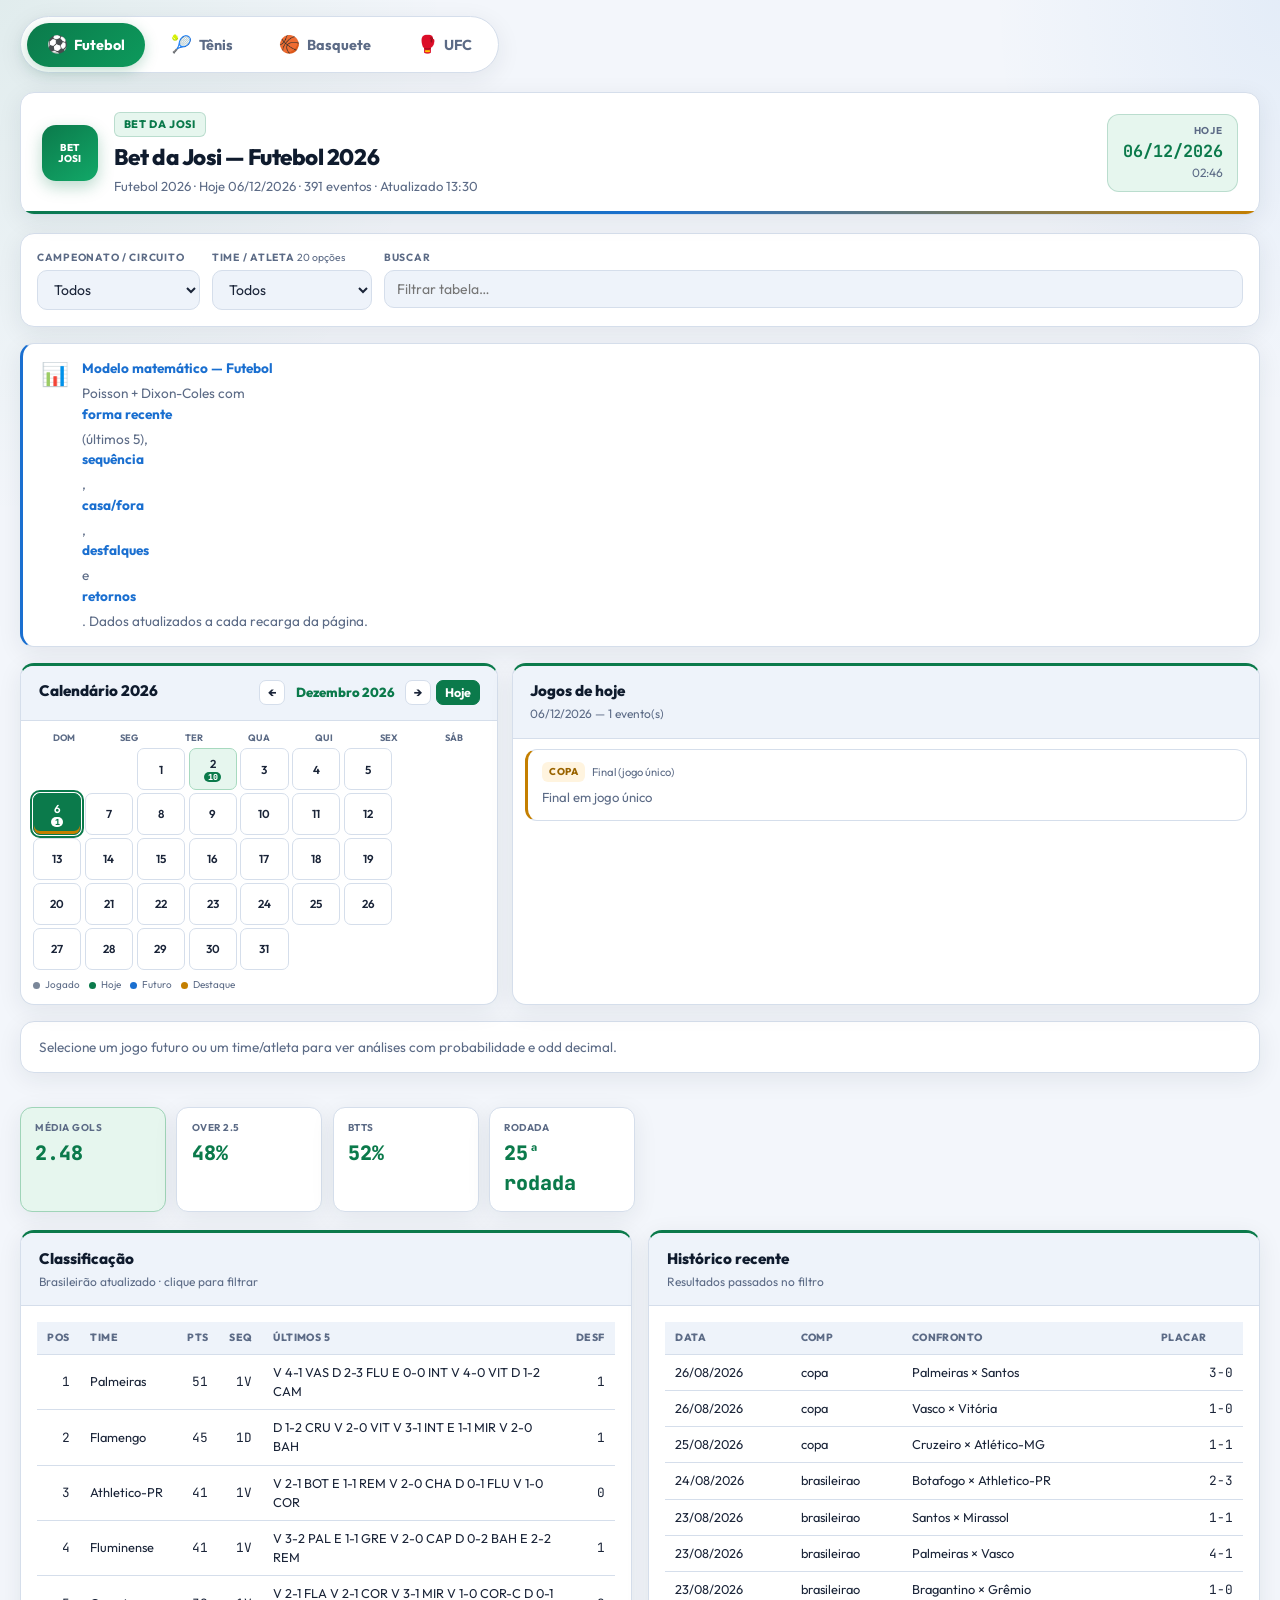
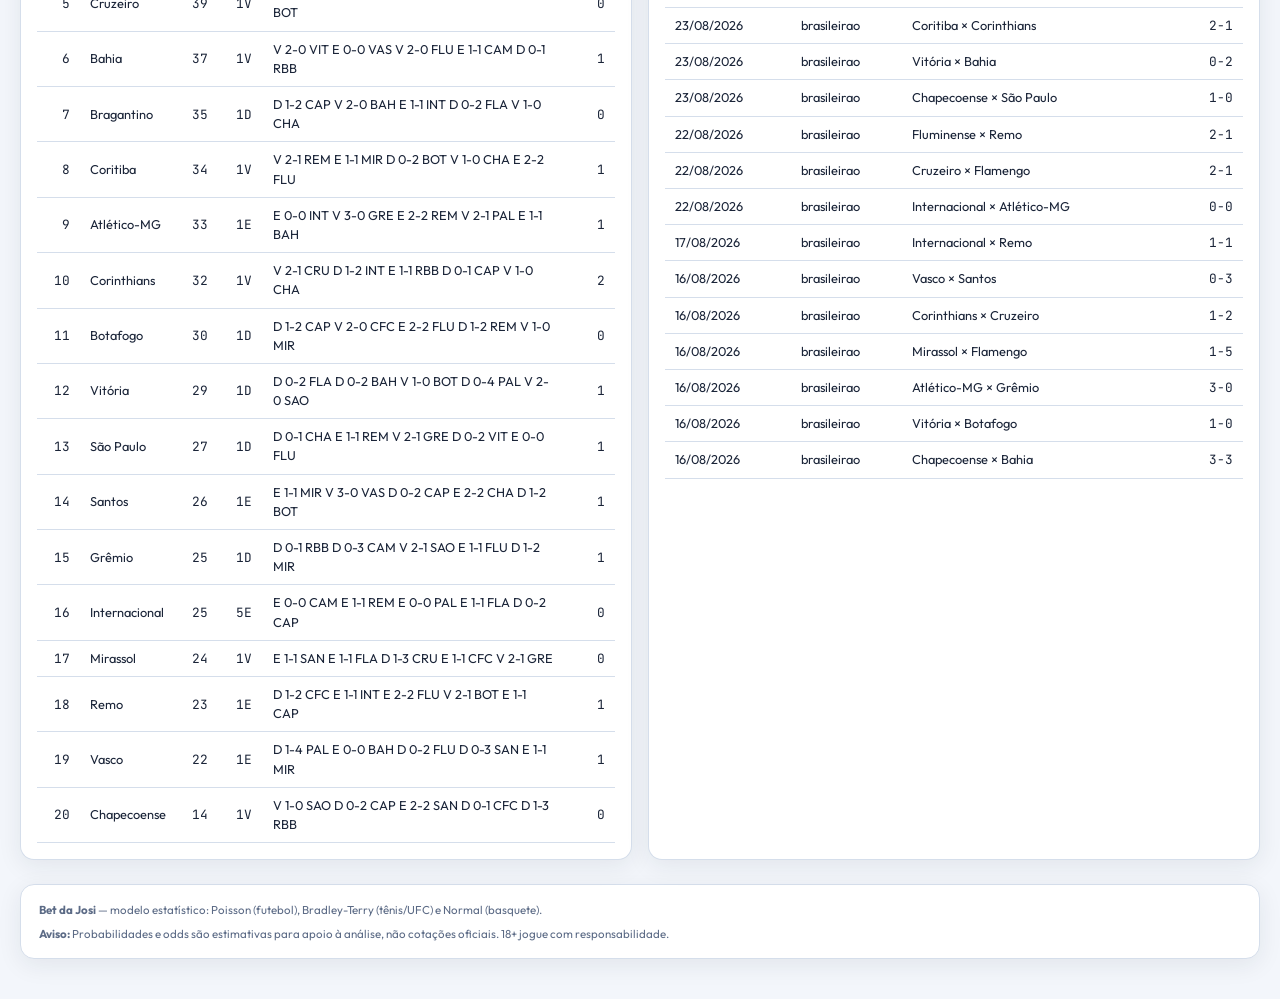
==== Cursor - Bet das Apostas/copa-brasil-apostas/index.html @ 268fb6cc "Aprimora futebol com forma/lesões/casa-fora e sincroniza dados ao vivo Co-authored-by: Cursor <curso" ====
<!DOCTYPE html>
<html lang="pt-BR">
<head>
  <meta charset="UTF-8" />
  <meta name="viewport" content="width=device-width, initial-scale=1.0" />
  <title>Bet da Josi 2026 — Futebol, Tênis, Basquete e UFC</title>
  <link rel="preconnect" href="https://fonts.googleapis.com" />
  <link rel="preconnect" href="https://fonts.gstatic.com" crossorigin />
  <link href="https://fonts.googleapis.com/css2?family=Outfit:wght@400;500;600;700;800&family=JetBrains+Mono:wght@500;700&display=swap" rel="stylesheet" />
  <link rel="stylesheet" href="styles.css" />
</head>
<body>
  <div class="app">
    <nav class="sport-tabs" aria-label="Esportes">
      <button type="button" class="sport-tab active" data-sport="futebol"><span class="tab-ico">⚽</span> Futebol</button>
      <button type="button" class="sport-tab" data-sport="tenis"><span class="tab-ico">🎾</span> Tênis</button>
      <button type="button" class="sport-tab" data-sport="basquete"><span class="tab-ico">🏀</span> Basquete</button>
      <button type="button" class="sport-tab" data-sport="ufc"><span class="tab-ico">🥊</span> UFC</button>
    </nav>

    <header class="header">
      <div class="brand-mark">BET<br/>JOSI</div>
      <div>
        <span class="badge" id="headerBadge">Bet da Josi</span>
        <h1 id="pageTitle">Bet da Josi 2026</h1>
        <p class="sub" id="metaInfo">Carregando…</p>
      </div>
      <div class="header-today" id="todayClock" aria-live="polite"></div>
    </header>

    <section class="filters" aria-label="Filtros">
      <div class="filter-group">
        <label for="compFilter">Campeonato / Circuito</label>
        <select id="compFilter"></select>
      </div>
      <div class="filter-group filter-tenis-only" id="tenisGeneroGroup" hidden>
        <label for="tenisGeneroFilter">Circuito</label>
        <select id="tenisGeneroFilter">
          <option value="M">ATP (Masculino)</option>
          <option value="F">WTA (Feminino)</option>
        </select>
      </div>
      <div class="filter-group">
        <label for="teamFilter"><span id="teamFilterLabel">Time / Atleta</span> <span class="filter-count" id="teamsCount"></span></label>
        <select id="teamFilter"></select>
      </div>
      <div class="filter-group grow">
        <label for="searchInput">Buscar</label>
        <input id="searchInput" type="search" placeholder="Filtrar tabela…" />
      </div>
    </section>

    <aside class="glossario-box" id="glossarioBox">
      <div class="glossario-icon">📊</div>
      <div id="glossarioText"></div>
    </aside>

    <section class="calendar-section">
      <div class="panel panel-field">
        <div class="panel-head calendar-head">
          <div>
            <h2>Calendário 2026</h2>
            <p>Abre na data de hoje. Clique para ver os jogos do dia.</p>
          </div>
          <div class="calendar-nav">
            <button type="button" id="btnPrevMonth" class="cal-btn" aria-label="Mês anterior">←</button>
            <span id="calMonthLabel" class="cal-month-label">Agosto 2026</span>
            <button type="button" id="btnNextMonth" class="cal-btn" aria-label="Próximo mês">→</button>
            <button type="button" id="btnToday" class="cal-btn cal-btn-today">Hoje</button>
          </div>
        </div>
        <div class="panel-body">
          <div class="cal-weekdays"><span>Dom</span><span>Seg</span><span>Ter</span><span>Qua</span><span>Qui</span><span>Sex</span><span>Sáb</span></div>
          <div id="calendarGrid" class="calendar-grid"></div>
          <div class="cal-legend">
            <span><i class="dot dot-past"></i> Jogado</span>
            <span><i class="dot dot-today"></i> Hoje</span>
            <span><i class="dot dot-future"></i> Futuro</span>
            <span><i class="dot dot-copa"></i> Destaque</span>
          </div>
        </div>
      </div>
      <div class="panel panel-field day-panel">
        <div class="panel-head">
          <h2 id="dayTitle">Jogos do dia</h2>
          <p id="daySubtitle">Selecione uma data</p>
        </div>
        <div class="panel-body" id="dayGamesBody"><div class="empty">Carregando…</div></div>
      </div>
    </section>

    <div class="hint-box" id="hintBox">
      Selecione um jogo futuro ou um time/atleta para ver análises com probabilidade e odd decimal.
    </div>

    <section id="fixturesContainer" class="fixtures-container"></section>
    <section class="kpi-grid" id="kpiGrid"></section>

    <div class="grid-2">
      <article class="panel panel-field">
        <div class="panel-head">
          <h2 id="tableTitle">Resumo</h2>
          <p id="tableSub">Estatísticas do filtro atual</p>
        </div>
        <div class="panel-body table-wrap">
          <table>
            <thead id="teamsTableHead"></thead>
            <tbody id="teamsTableBody"></tbody>
          </table>
        </div>
      </article>
      <article class="panel panel-field">
        <div class="panel-head">
          <h2>Histórico recente</h2>
          <p>Resultados passados no filtro</p>
        </div>
        <div class="panel-body table-wrap">
          <table>
            <thead>
              <tr><th>Data</th><th>Comp</th><th>Confronto</th><th>Placar</th></tr>
            </thead>
            <tbody id="matchesTableBody"></tbody>
          </table>
          <div class="empty" id="matchesEmpty" style="display:none">Nenhum resultado.</div>
        </div>
      </article>
    </div>

    <footer class="footer">
      <p><strong>Bet da Josi</strong> — modelo estatístico: Poisson (futebol), Bradley-Terry (tênis/UFC) e Normal (basquete).</p>
      <p style="margin-top:0.4rem"><strong>Aviso:</strong> Probabilidades e odds são estimativas para apoio à análise, não cotações oficiais. 18+ jogue com responsabilidade.</p>
    </footer>
  </div>

  <script src="data.js"></script>
  <script src="calendario.js"></script>
  <script src="tenis-data.js"></script>
  <script src="basquete-data.js"></script>
  <script src="ufc-data.js"></script>
  <script src="live-sync.js"></script>
  <script src="markets-engine.js"></script>
  <script src="app.js"></script>
</body>
</html>
---- Cursor - Bet das Apostas/copa-brasil-apostas/styles.css ----
:root {
  --bg: #f3f6fb;
  --surface: #ffffff;
  --surface2: #eef3fa;
  --border: #d5deeb;
  --text: #1a2438;
  --muted: #5c6b86;
  --accent: #0b7a4b;
  --accent-soft: #e6f6ee;
  --accent-2: #c47f00;
  --blue: #1a6fd0;
  --radius: 14px;
  --font: "Outfit", "DM Sans", system-ui, sans-serif;
  --mono: "JetBrains Mono", monospace;
  --shadow: 0 6px 24px rgba(26, 36, 56, 0.08);
  --prob-alta: #0b7a4b;
  --prob-media: #c47f00;
  --prob-baixa: #7a8799;
}
*, *::before, *::after { box-sizing: border-box; margin: 0; padding: 0; }
body {
  font-family: var(--font);
  background:
    radial-gradient(ellipse 70% 40% at 0% 0%, rgba(11,122,75,0.08), transparent 50%),
    radial-gradient(ellipse 50% 35% at 100% 0%, rgba(26,111,208,0.07), transparent 45%),
    var(--bg);
  color: var(--text);
  line-height: 1.5;
  min-height: 100vh;
}
.app { max-width: 1440px; margin: 0 auto; padding: 1rem 1.25rem 2.5rem; }

.sport-tabs {
  display: flex; gap: 0.4rem; margin-bottom: 1.15rem; padding: 0.35rem;
  background: var(--surface); border: 1px solid var(--border); border-radius: 999px;
  width: fit-content; max-width: 100%; box-shadow: var(--shadow);
}
.sport-tab {
  border: none; background: transparent; color: var(--muted); font-family: inherit;
  font-weight: 700; font-size: 0.9rem; padding: 0.6rem 1.25rem; border-radius: 999px;
  cursor: pointer; display: flex; align-items: center; justify-content: center; gap: 0.4rem;
  white-space: nowrap; flex: 1; min-height: 44px; transition: background 0.15s, color 0.15s;
}
.sport-tab:hover { color: var(--text); background: var(--surface2); }
.sport-tab.active {
  background: linear-gradient(135deg, #0b7a4b, #0d9a5c); color: #fff;
  box-shadow: 0 4px 14px rgba(11,122,75,0.25);
}
.sport-tab .tab-ico { font-size: 1.05rem; line-height: 1; }

@media (max-width: 720px) {
  .app { padding: 0.75rem 0.85rem 2rem; }
  .sport-tabs {
    display: grid;
    grid-template-columns: 1fr 1fr;
    width: 100%;
    border-radius: 16px;
    gap: 0.35rem;
    padding: 0.4rem;
    overflow: visible;
  }
  .sport-tab {
    flex-direction: column;
    gap: 0.2rem;
    padding: 0.7rem 0.4rem;
    border-radius: 12px;
    font-size: 0.78rem;
    white-space: normal;
    text-align: center;
    line-height: 1.2;
    min-height: 58px;
  }
  .sport-tab .tab-ico { font-size: 1.25rem; }
}

.header {
  display: flex; flex-wrap: wrap; align-items: center; gap: 1rem; margin-bottom: 1.15rem;
  padding: 1.1rem 1.3rem; background: var(--surface); border: 1px solid var(--border);
  border-radius: var(--radius); box-shadow: var(--shadow); position: relative; overflow: hidden;
}
.header::after {
  content: ""; position: absolute; bottom: 0; left: 0; right: 0; height: 3px;
  background: linear-gradient(90deg, var(--accent), var(--blue), var(--accent-2));
}
.brand-mark {
  width: 56px; height: 56px; border-radius: 14px;
  background: linear-gradient(145deg, #0b7a4b, #12a868); display: grid; place-items: center;
  font-weight: 800; font-size: 0.62rem; line-height: 1.15; color: #fff; text-align: center;
  letter-spacing: 0.02em; box-shadow: 0 6px 16px rgba(11,122,75,0.28);
}
.header h1 { font-size: 1.4rem; font-weight: 800; letter-spacing: -0.02em; color: #0f1b2d; }
.header .sub { color: var(--muted); font-size: 0.82rem; margin-top: 0.15rem; }
.badge {
  display: inline-block; padding: 0.2rem 0.55rem; border-radius: 6px; font-size: 0.68rem;
  font-weight: 800; background: var(--accent-soft); color: var(--accent);
  text-transform: uppercase; letter-spacing: 0.06em; margin-bottom: 0.25rem;
  border: 1px solid rgba(11,122,75,0.2);
}
.header-today {
  margin-left: auto; text-align: right; padding: 0.55rem 0.9rem; background: var(--accent-soft);
  border: 1px solid rgba(11,122,75,0.2); border-radius: 12px; min-width: 118px;
}
.header-today .today-label { font-size: 0.62rem; text-transform: uppercase; letter-spacing: 0.08em; color: var(--muted); font-weight: 700; }
.header-today .today-date { font-family: var(--mono); font-weight: 700; font-size: 1.05rem; color: var(--accent); }
.header-today .today-time { font-size: 0.75rem; color: var(--muted); }

.filters {
  display: flex; flex-wrap: wrap; gap: 0.75rem; margin-bottom: 1rem; padding: 1rem;
  background: var(--surface); border: 1px solid var(--border); border-radius: var(--radius); box-shadow: var(--shadow);
}
.filter-tenis-only { display: none !important; }
body.sport-tenis .filter-tenis-only { display: flex !important; }

.filters .filter-group { display: flex; flex-direction: column; gap: 0.25rem; }
.filter-group.grow { flex: 1; min-width: 180px; }
.filter-group label { font-size: 0.65rem; text-transform: uppercase; letter-spacing: 0.07em; color: var(--muted); font-weight: 700; }
.filter-count { font-weight: 400; text-transform: none; letter-spacing: 0; }
.filter-group select, .filter-group input {
  background: var(--surface2); border: 1px solid var(--border); color: var(--text);
  padding: 0.55rem 0.75rem; border-radius: 10px; font-family: inherit; font-size: 0.875rem; min-width: 160px;
}
.filter-group select:focus, .filter-group input:focus { outline: 2px solid var(--accent); outline-offset: 1px; }

.hint-box, .glossario-box {
  padding: 0.9rem 1.1rem; margin-bottom: 1rem; background: var(--surface);
  border: 1px solid var(--border); border-radius: var(--radius); font-size: 0.85rem; color: var(--muted);
  box-shadow: var(--shadow);
}
.glossario-box { display: flex; gap: 0.85rem; border-left: 3px solid var(--blue); }
.glossario-box strong { color: var(--blue); display: block; margin-bottom: 0.3rem; }
.glossario-icon { font-size: 1.4rem; }

.calendar-section { display: grid; grid-template-columns: minmax(240px, 0.78fr) 1.22fr; gap: 0.85rem; margin-bottom: 1rem; }
@media (max-width: 980px) { .calendar-section { grid-template-columns: 1fr; } }
.panel {
  background: var(--surface); border: 1px solid var(--border); border-radius: var(--radius);
  overflow: hidden; box-shadow: var(--shadow);
}
.panel-field { border-top: 3px solid var(--accent); }
.panel-head { padding: 0.9rem 1.1rem; border-bottom: 1px solid var(--border); background: var(--surface2); }
.panel-head h2 { font-size: 0.95rem; font-weight: 800; color: #0f1b2d; }
.panel-head p { font-size: 0.75rem; color: var(--muted); margin-top: 0.15rem; }
.panel-body { padding: 1rem; }
.calendar-section .panel-body { padding: 0.65rem 0.75rem 0.75rem; }
.calendar-head { display: flex; flex-wrap: wrap; justify-content: space-between; gap: 0.5rem; align-items: flex-start; }
.calendar-head p { display: none; }
.calendar-nav { display: flex; align-items: center; gap: 0.3rem; }
.cal-btn {
  border: 1px solid var(--border); background: #fff; color: var(--text); border-radius: 7px;
  padding: 0.25rem 0.5rem; font-family: inherit; font-weight: 700; cursor: pointer; font-size: 0.78rem;
}
.cal-btn:hover { border-color: var(--accent); color: var(--accent); }
.cal-btn-today { background: var(--accent); color: #fff; border-color: var(--accent); }
.cal-month-label { font-weight: 800; color: var(--accent); min-width: 110px; text-align: center; font-size: 0.82rem; }
.cal-weekdays {
  display: grid; grid-template-columns: repeat(7, 1fr); gap: 0.18rem; margin-bottom: 0.2rem;
  font-size: 0.58rem; text-transform: uppercase; letter-spacing: 0.04em; color: var(--muted); font-weight: 700; text-align: center;
}
.calendar-grid { display: grid; grid-template-columns: repeat(7, 1fr); gap: 0.18rem; max-width: 360px; }
.cal-day {
  aspect-ratio: 1.15; max-height: 42px; border: 1px solid var(--border); background: #fff; border-radius: 7px;
  cursor: pointer; display: flex; flex-direction: column; align-items: center; justify-content: center;
  gap: 0.05rem; font-family: inherit; color: var(--text); padding: 0.08rem;
}
.cal-day.empty-day { background: transparent; border-color: transparent; cursor: default; }
.cal-day-num { font-weight: 600; font-size: 0.72rem; }
.cal-day-count {
  font-size: 0.52rem; font-family: var(--mono); background: var(--accent); color: #fff;
  border-radius: 999px; padding: 0.02rem 0.22rem; font-weight: 800;
}
.cal-day.has-games { background: var(--accent-soft); border-color: #a7d9bf; }
.cal-day.is-past.has-games { background: #eef1f5; border-color: #c9d2de; }
.cal-day.is-past .cal-day-count { background: #7a8799; }
.cal-day.is-future.has-games { background: #eaf3fc; border-color: #b7d4f5; }
.cal-day.is-future .cal-day-count { background: var(--blue); }
.cal-day.has-copa { box-shadow: inset 0 -3px 0 var(--accent-2); }
.cal-day.is-today { outline: 2px solid var(--accent); outline-offset: 1px; }
.cal-day.is-selected { background: var(--accent) !important; color: #fff; border-color: var(--accent); }
.cal-day.is-selected .cal-day-count { background: #fff; color: var(--accent); }
.cal-legend { display: flex; flex-wrap: wrap; gap: 0.55rem; margin-top: 0.5rem; font-size: 0.62rem; color: var(--muted); }
.cal-legend .dot { display: inline-block; width: 7px; height: 7px; border-radius: 50%; margin-right: 0.2rem; vertical-align: middle; }
.dot-past { background: #7a8799; } .dot-today { background: var(--accent); }
.dot-future { background: var(--blue); } .dot-copa { background: var(--accent-2); }

.day-panel .panel-body { max-height: 340px; overflow-y: auto; }
.day-game {
  display: block; width: 100%; text-align: left; border: 1px solid var(--border); background: #fff;
  border-radius: 12px; padding: 0.75rem 0.9rem; margin-bottom: 0.5rem; cursor: pointer;
  font-family: inherit; color: var(--text);
}
.day-game:hover { border-color: var(--accent); background: var(--accent-soft); }
.day-game.upcoming { border-left: 3px solid var(--blue); }
.day-game.live-day { border-left: 3px solid var(--accent); }
.day-game.played { border-left: 3px solid #7a8799; }
.day-game-tbd { border-left: 3px solid var(--accent-2); cursor: default; }
.day-game-meta { display: flex; flex-wrap: wrap; gap: 0.45rem; font-size: 0.7rem; color: var(--muted); margin-bottom: 0.4rem; align-items: center; }
.day-game-row { display: grid; grid-template-columns: 1fr auto 1fr; gap: 0.5rem; align-items: center; font-weight: 700; font-size: 0.88rem; }
.day-team { display: flex; align-items: center; gap: 0.3rem; }
.day-team.right { justify-content: flex-end; }
.day-score { font-family: var(--mono); color: var(--accent); font-size: 1rem; }
.day-kick { font-family: var(--mono); color: var(--blue); font-size: 0.85rem; font-weight: 700; }
.day-game-cta { margin-top: 0.35rem; font-size: 0.7rem; color: var(--accent); font-weight: 700; }
.day-game-tbd-msg { font-size: 0.82rem; color: var(--muted); }

.comp-badge {
  display: inline-block; padding: 0.15rem 0.45rem; border-radius: 6px; font-size: 0.62rem;
  font-weight: 800; text-transform: uppercase; letter-spacing: 0.04em; background: #e8eef7; color: #3a4a66;
}
.comp-badge.comp-copa, .comp-badge.comp-usopen { background: #fff4df; color: #9a6400; }
.comp-badge.comp-brasileirao, .comp-badge.comp-nba { background: #e5f0fc; color: #1859a8; }
.comp-badge.comp-nbb { background: var(--accent-soft); color: var(--accent); }
.comp-badge.comp-euroleague, .comp-badge.comp-atp1000, .comp-badge.comp-grandslam { background: #efe8ff; color: #5b3db8; }
.comp-badge.comp-atp { background: #e5f0fc; color: #1859a8; }
.comp-badge.comp-wta { background: #fce8f0; color: #a8326b; }
.comp-badge.comp-fightnight { background: #ffe8e0; color: #9a3a1a; }
.comp-badge.comp-ppv { background: #1a1a1a; color: #f5c518; }
.comp-badge.comp-noche { background: #ffe6f0; color: #9a1a4a; }
.team-dot { display: inline-block; width: 9px; height: 9px; border-radius: 50%; margin-right: 0.3rem; vertical-align: middle; border: 1px solid rgba(0,0,0,0.12); }

.fixtures-container { display: flex; flex-direction: column; gap: 1.1rem; margin-bottom: 1.15rem; }
.fixture-card { background: var(--surface); border: 1px solid var(--border); border-radius: var(--radius); overflow: hidden; box-shadow: var(--shadow); }
.fixture-head {
  display: flex; flex-wrap: wrap; align-items: center; gap: 0.75rem; padding: 0.75rem 1.15rem;
  background: linear-gradient(90deg, #0b7a4b, #1565c0); color: #fff;
}
.fixture-rotulo { font-size: 0.85rem; font-weight: 700; }
.proximo-match {
  display: flex; flex-wrap: wrap; align-items: center; justify-content: center; gap: 1rem;
  padding: 1.15rem; background: var(--accent-soft); border-bottom: 1px solid var(--border);
}
.proximo-team { text-align: center; min-width: 120px; }
.proximo-team .name { font-weight: 800; font-size: 1.05rem; }
.proximo-team .role { font-size: 0.7rem; color: var(--muted); }
.proximo-vs {
  font-size: 1.2rem; font-weight: 800; color: var(--accent); font-family: var(--mono);
  padding: 0.35rem 0.7rem; border: 1px solid var(--border); border-radius: 8px; background: #fff;
}
.proximo-meta {
  text-align: center; font-size: 0.78rem; color: var(--muted); padding: 0.65rem 1rem;
  background: var(--surface2); border-bottom: 1px solid var(--border);
}
.fixture-body { display: grid; grid-template-columns: 1fr 1.25fr; gap: 0; }
@media (max-width: 900px) { .fixture-body { grid-template-columns: 1fr; } }
.fixture-col { padding: 1.15rem; }
.fixture-col + .fixture-col { border-left: 1px solid var(--border); }
@media (max-width: 900px) { .fixture-col + .fixture-col { border-left: none; border-top: 1px solid var(--border); } }
.fixture-col h3 {
  font-size: 0.72rem; text-transform: uppercase; letter-spacing: 0.07em; color: var(--muted);
  margin-bottom: 0.7rem; font-weight: 800;
}
.top-picks { display: flex; flex-direction: column; gap: 0.45rem; }
.pick-card {
  display: flex; align-items: center; gap: 0.7rem; padding: 0.7rem 0.85rem;
  background: var(--surface2); border: 1px solid var(--border); border-radius: 10px;
}
.pick-card.destaque { background: var(--accent-soft); border-color: #9fd4b8; }
.pick-rank {
  width: 28px; height: 28px; border-radius: 8px; background: var(--accent); color: #fff;
  font-weight: 800; font-size: 0.8rem; display: grid; place-items: center; flex-shrink: 0;
}
.pick-info { flex: 1; }
.pick-mercado { font-weight: 700; font-size: 0.85rem; }
.pick-motivo { font-size: 0.7rem; color: var(--muted); margin-top: 0.1rem; }
.pick-side { text-align: right; flex-shrink: 0; }
.pick-prob { font-family: var(--mono); font-weight: 800; font-size: 1.05rem; }
.pick-odd { font-family: var(--mono); font-size: 0.72rem; color: var(--accent-2); font-weight: 700; }
.pick-prob.alta { color: var(--prob-alta); }
.pick-prob.media { color: var(--prob-media); }
.pick-prob.baixa { color: var(--prob-baixa); }

.mercado-grupo { margin-bottom: 0.85rem; }
.mercado-grupo-title {
  font-size: 0.7rem; font-weight: 800; text-transform: uppercase; letter-spacing: 0.05em;
  color: var(--accent); margin-bottom: 0.4rem; padding-bottom: 0.25rem; border-bottom: 1px solid var(--border);
}
.mercado-row { display: flex; align-items: center; gap: 0.45rem; font-size: 0.78rem; margin-bottom: 0.3rem; }
.mercado-nome { width: 40%; flex-shrink: 0; font-weight: 500; }
.mercado-bar-wrap { flex: 1; height: 6px; background: #e4ebf5; border-radius: 3px; overflow: hidden; }
.mercado-bar { height: 100%; background: linear-gradient(90deg, var(--accent), #3dba7a); border-radius: 3px; }
.mercado-pct { width: 36px; text-align: right; font-family: var(--mono); font-size: 0.7rem; font-weight: 700; }
.mercado-odd { width: 42px; text-align: right; font-family: var(--mono); font-size: 0.68rem; color: var(--accent-2); font-weight: 700; }
.mercado-pct.alta { color: var(--prob-alta); }
.mercado-pct.media { color: var(--prob-media); }
.mercado-pct.baixa { color: var(--prob-baixa); }

.kpi-grid { display: grid; grid-template-columns: repeat(auto-fill, minmax(130px, 1fr)); gap: 0.65rem; margin-bottom: 1.15rem; }
.kpi { background: var(--surface); border: 1px solid var(--border); border-radius: 12px; padding: 0.8rem 0.9rem; box-shadow: var(--shadow); }
.kpi .label { font-size: 0.62rem; text-transform: uppercase; letter-spacing: 0.05em; color: var(--muted); font-weight: 700; }
.kpi .value { font-size: 1.25rem; font-weight: 800; font-family: var(--mono); color: var(--accent); margin-top: 0.15rem; }
.kpi.highlight { border-color: #9fd4b8; background: var(--accent-soft); }
.grid-2 { display: grid; grid-template-columns: 1fr 1fr; gap: 1rem; margin-bottom: 1.15rem; }
@media (max-width: 900px) { .grid-2 { grid-template-columns: 1fr; } }
.table-wrap { overflow-x: auto; }
table { width: 100%; border-collapse: collapse; font-size: 0.8rem; }
th, td { padding: 0.5rem 0.65rem; text-align: left; border-bottom: 1px solid var(--border); }
th { font-size: 0.65rem; text-transform: uppercase; letter-spacing: 0.04em; color: var(--muted); font-weight: 800; background: var(--surface2); }
tr:hover td { background: var(--accent-soft); }
tr.selected-row td { background: #d9f0e4; font-weight: 600; }
.num { font-family: var(--mono); text-align: right; }
.footer {
  margin-top: 1.5rem; padding: 1rem 1.15rem; background: var(--surface);
  border: 1px solid var(--border); border-radius: var(--radius); font-size: 0.72rem; color: var(--muted);
  box-shadow: var(--shadow);
}
.empty { text-align: center; padding: 2rem 1rem; color: var(--muted); font-size: 0.875rem; }
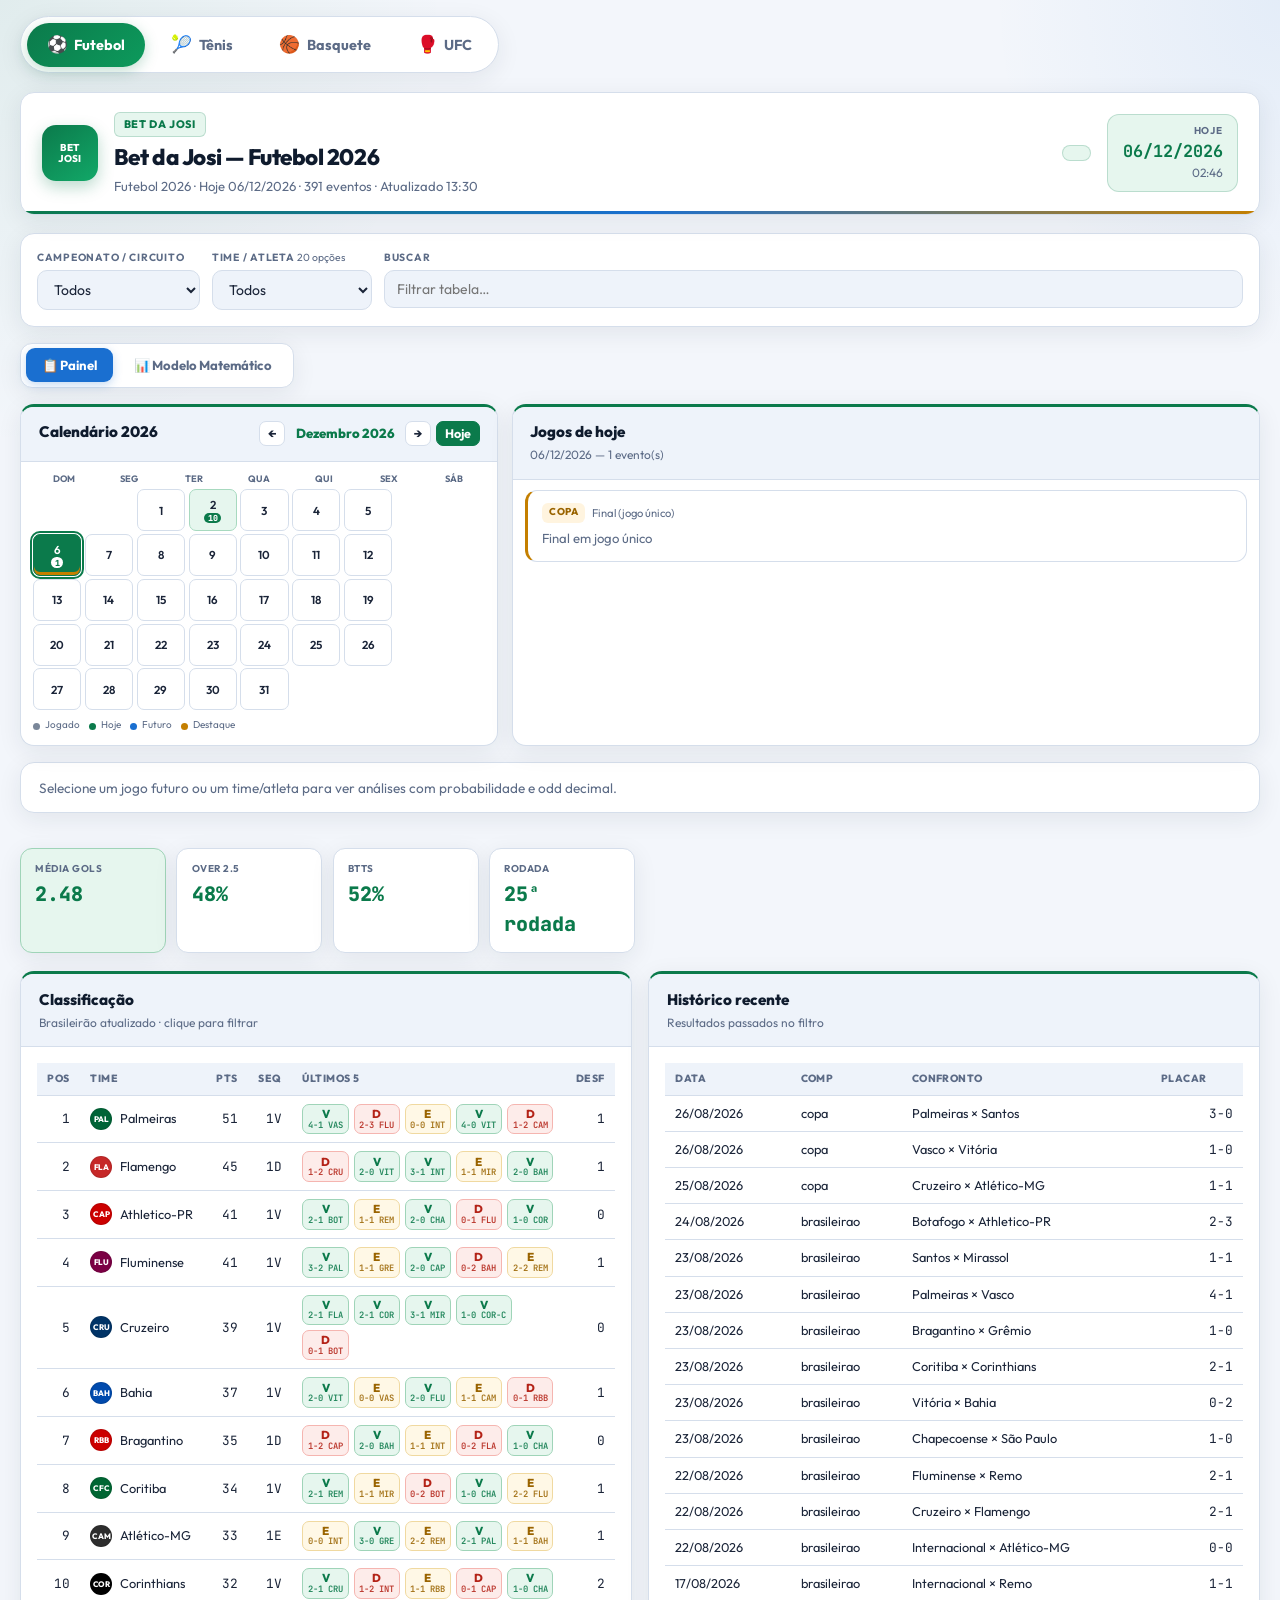
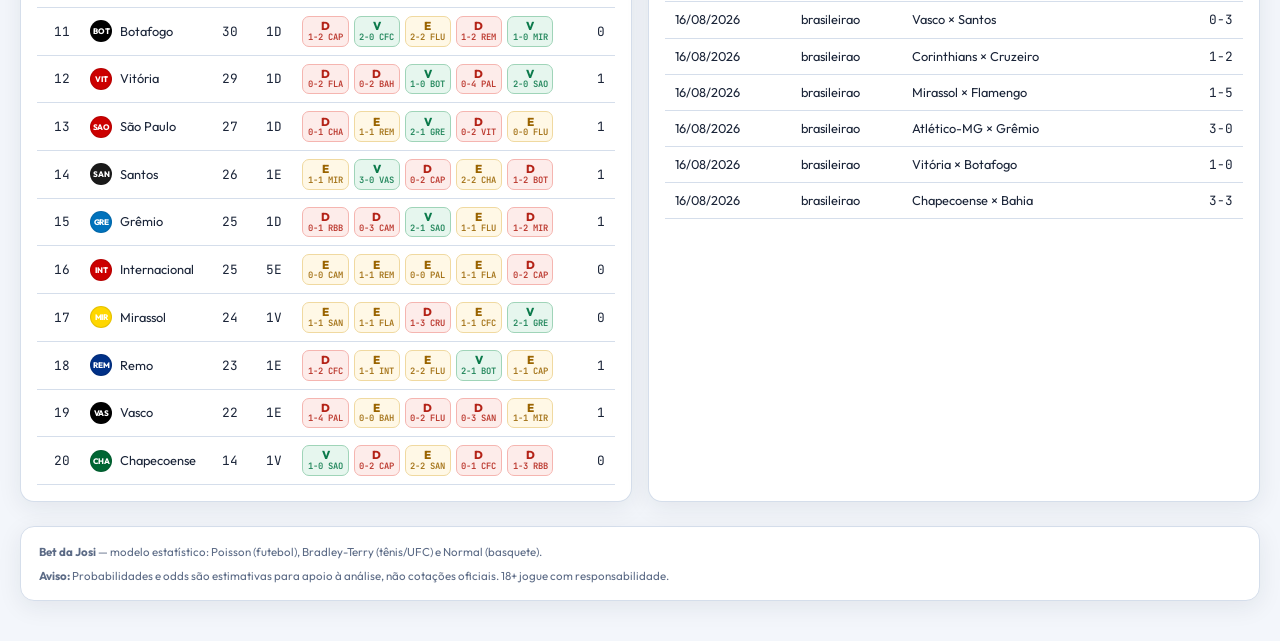
==== commit 18f96420: "Melhorar visualização do painel: aba Modelo, chips de jogo, badges de forma e escudos. Co-authored-b" ====
--- a/Cursor - Bet das Apostas/copa-brasil-apostas/index.html
+++ b/Cursor - Bet das Apostas/copa-brasil-apostas/index.html
@@ -20,11 +20,12 @@
 
     <header class="header">
       <div class="brand-mark">BET<br/>JOSI</div>
-      <div>
+      <div class="header-main">
         <span class="badge" id="headerBadge">Bet da Josi</span>
         <h1 id="pageTitle">Bet da Josi 2026</h1>
         <p class="sub" id="metaInfo">Carregando…</p>
       </div>
+      <div class="header-selected" id="headerSelected" hidden></div>
       <div class="header-today" id="todayClock" aria-live="polite"></div>
     </header>
 
@@ -50,11 +51,12 @@
       </div>
     </section>
 
-    <aside class="glossario-box" id="glossarioBox">
-      <div class="glossario-icon">📊</div>
-      <div id="glossarioText"></div>
-    </aside>
+    <nav class="view-tabs" aria-label="Visualização">
+      <button type="button" class="view-tab active" data-view="painel">📋 Painel</button>
+      <button type="button" class="view-tab" data-view="modelo">📊 Modelo Matemático</button>
+    </nav>
 
+    <div id="viewPainel" class="view-panel">
     <section class="calendar-section">
       <div class="panel panel-field">
         <div class="panel-head calendar-head">
@@ -125,6 +127,17 @@
         </div>
       </article>
     </div>
+    </div>
+
+    <div id="viewModelo" class="view-panel" hidden>
+      <article class="panel panel-field modelo-panel">
+        <div class="panel-head">
+          <h2>Modelo Matemático</h2>
+          <p id="modeloSub">Metodologia de cálculo das probabilidades</p>
+        </div>
+        <div class="panel-body" id="glossarioText"></div>
+      </article>
+    </div>
 
     <footer class="footer">
       <p><strong>Bet da Josi</strong> — modelo estatístico: Poisson (futebol), Bradley-Terry (tênis/UFC) e Normal (basquete).</p>
--- a/Cursor - Bet das Apostas/copa-brasil-apostas/styles.css
+++ b/Cursor - Bet das Apostas/copa-brasil-apostas/styles.css
@@ -126,9 +126,87 @@
   border: 1px solid var(--border); border-radius: var(--radius); font-size: 0.85rem; color: var(--muted);
   box-shadow: var(--shadow);
 }
-.glossario-box { display: flex; gap: 0.85rem; border-left: 3px solid var(--blue); }
-.glossario-box strong { color: var(--blue); display: block; margin-bottom: 0.3rem; }
-.glossario-icon { font-size: 1.4rem; }
+
+.view-tabs {
+  display: flex; gap: 0.35rem; margin-bottom: 1rem; padding: 0.3rem;
+  background: var(--surface); border: 1px solid var(--border); border-radius: 12px;
+  width: fit-content; max-width: 100%; box-shadow: var(--shadow);
+}
+.view-tab {
+  border: none; background: transparent; color: var(--muted); font-family: inherit;
+  font-weight: 700; font-size: 0.82rem; padding: 0.55rem 1rem; border-radius: 9px; cursor: pointer;
+}
+.view-tab:hover { color: var(--text); background: var(--surface2); }
+.view-tab.active { background: var(--blue); color: #fff; box-shadow: 0 3px 10px rgba(26,111,208,0.25); }
+
+.modelo-panel .panel-body { font-size: 0.88rem; line-height: 1.65; color: var(--text); }
+.modelo-panel .panel-body h3 { font-size: 0.95rem; margin: 1rem 0 0.4rem; color: var(--accent); }
+.modelo-panel .panel-body h3:first-child { margin-top: 0; }
+.modelo-panel .panel-body ul { margin: 0.35rem 0 0.5rem 1.1rem; color: var(--muted); }
+.modelo-panel .panel-body li { margin-bottom: 0.25rem; }
+
+.header-main { flex: 1; min-width: 180px; }
+.header-selected {
+  display: flex; align-items: center; gap: 0.65rem; padding: 0.45rem 0.85rem;
+  background: var(--accent-soft); border: 1px solid rgba(11,122,75,0.2); border-radius: 12px;
+}
+.header-selected .team-name-lg { font-weight: 800; font-size: 0.95rem; }
+.header-selected .team-pos { font-size: 0.72rem; color: var(--muted); font-family: var(--mono); }
+
+.team-crest {
+  width: 28px; height: 28px; object-fit: contain; flex-shrink: 0; vertical-align: middle;
+}
+.team-crest.lg { width: 48px; height: 48px; }
+.team-crest.sm { width: 22px; height: 22px; }
+.team-crest-fb {
+  display: inline-grid; place-items: center; border-radius: 50%; color: #fff;
+  font-weight: 800; font-size: 0.58rem; letter-spacing: -0.02em;
+  border: 1px solid rgba(0,0,0,0.1); flex-shrink: 0;
+}
+.team-crest-fb.lg { width: 48px; height: 48px; font-size: 0.72rem; }
+.team-crest-fb.sm { width: 22px; height: 22px; font-size: 0.5rem; }
+.team-cell { display: inline-flex; align-items: center; gap: 0.45rem; }
+.proximo-team .crest-wrap { margin-bottom: 0.35rem; display: flex; justify-content: center; }
+
+.form-strip { display: flex; gap: 0.28rem; flex-wrap: wrap; align-items: center; }
+.form-badge {
+  display: inline-flex; flex-direction: column; align-items: center; justify-content: center;
+  min-width: 34px; padding: 0.2rem 0.3rem; border-radius: 7px; font-size: 0.62rem; font-weight: 800;
+  border: 1px solid transparent; line-height: 1.1;
+}
+.form-badge .form-letter { font-size: 0.72rem; }
+.form-badge .form-score { font-family: var(--mono); font-size: 0.55rem; font-weight: 600; opacity: 0.9; }
+.form-badge.form-win { background: #e6f6ee; color: #0b7a4b; border-color: #9fd4b8; }
+.form-badge.form-draw { background: #fff8e6; color: #9a6400; border-color: #f0d9a0; }
+.form-badge.form-loss { background: #fdecea; color: #b42318; border-color: #f5b5b0; }
+
+.fixture-info {
+  padding: 0.85rem 1rem; background: var(--surface2); border-bottom: 1px solid var(--border);
+  display: flex; flex-direction: column; gap: 0.65rem;
+}
+.fixture-info-row { display: grid; grid-template-columns: repeat(auto-fit, minmax(140px, 1fr)); gap: 0.5rem; }
+.info-chip {
+  background: var(--surface); border: 1px solid var(--border); border-radius: 10px;
+  padding: 0.5rem 0.65rem;
+}
+.info-chip .chip-label {
+  display: block; font-size: 0.58rem; text-transform: uppercase; letter-spacing: 0.06em;
+  color: var(--muted); font-weight: 700; margin-bottom: 0.2rem;
+}
+.info-chip .chip-value { font-size: 0.8rem; font-weight: 600; color: var(--text); }
+.info-chip.wide { grid-column: 1 / -1; }
+.odds-row { display: flex; gap: 0.4rem; flex-wrap: wrap; }
+.odd-box {
+  flex: 1; min-width: 70px; text-align: center; padding: 0.4rem 0.5rem;
+  background: var(--surface); border: 1px solid var(--border); border-radius: 8px;
+}
+.odd-box .odd-lbl { font-size: 0.58rem; color: var(--muted); font-weight: 700; text-transform: uppercase; }
+.odd-box .odd-val { font-family: var(--mono); font-weight: 800; font-size: 0.95rem; color: var(--accent); }
+.injury-list { font-size: 0.75rem; color: var(--muted); margin-top: 0.15rem; }
+.injury-list .out { color: #b42318; font-weight: 600; }
+.injury-list .in { color: #0b7a4b; font-weight: 600; }
+.kpi-form .value { display: flex; justify-content: center; padding-top: 0.15rem; }
+.table-form-col { min-width: 190px; }
 
 .calendar-section { display: grid; grid-template-columns: minmax(240px, 0.78fr) 1.22fr; gap: 0.85rem; margin-bottom: 1rem; }
 @media (max-width: 980px) { .calendar-section { grid-template-columns: 1fr; } }
@@ -229,16 +307,13 @@
   padding: 1.15rem; background: var(--accent-soft); border-bottom: 1px solid var(--border);
 }
 .proximo-team { text-align: center; min-width: 120px; }
-.proximo-team .name { font-weight: 800; font-size: 1.05rem; }
+.proximo-team .name { display: flex; align-items: center; justify-content: center; gap: 0.35rem; flex-wrap: wrap; font-weight: 800; font-size: 1.05rem; }
 .proximo-team .role { font-size: 0.7rem; color: var(--muted); }
 .proximo-vs {
   font-size: 1.2rem; font-weight: 800; color: var(--accent); font-family: var(--mono);
   padding: 0.35rem 0.7rem; border: 1px solid var(--border); border-radius: 8px; background: #fff;
 }
-.proximo-meta {
-  text-align: center; font-size: 0.78rem; color: var(--muted); padding: 0.65rem 1rem;
-  background: var(--surface2); border-bottom: 1px solid var(--border);
-}
+.proximo-meta { display: none; }
 .fixture-body { display: grid; grid-template-columns: 1fr 1.25fr; gap: 0; }
 @media (max-width: 900px) { .fixture-body { grid-template-columns: 1fr; } }
 .fixture-col { padding: 1.15rem; }
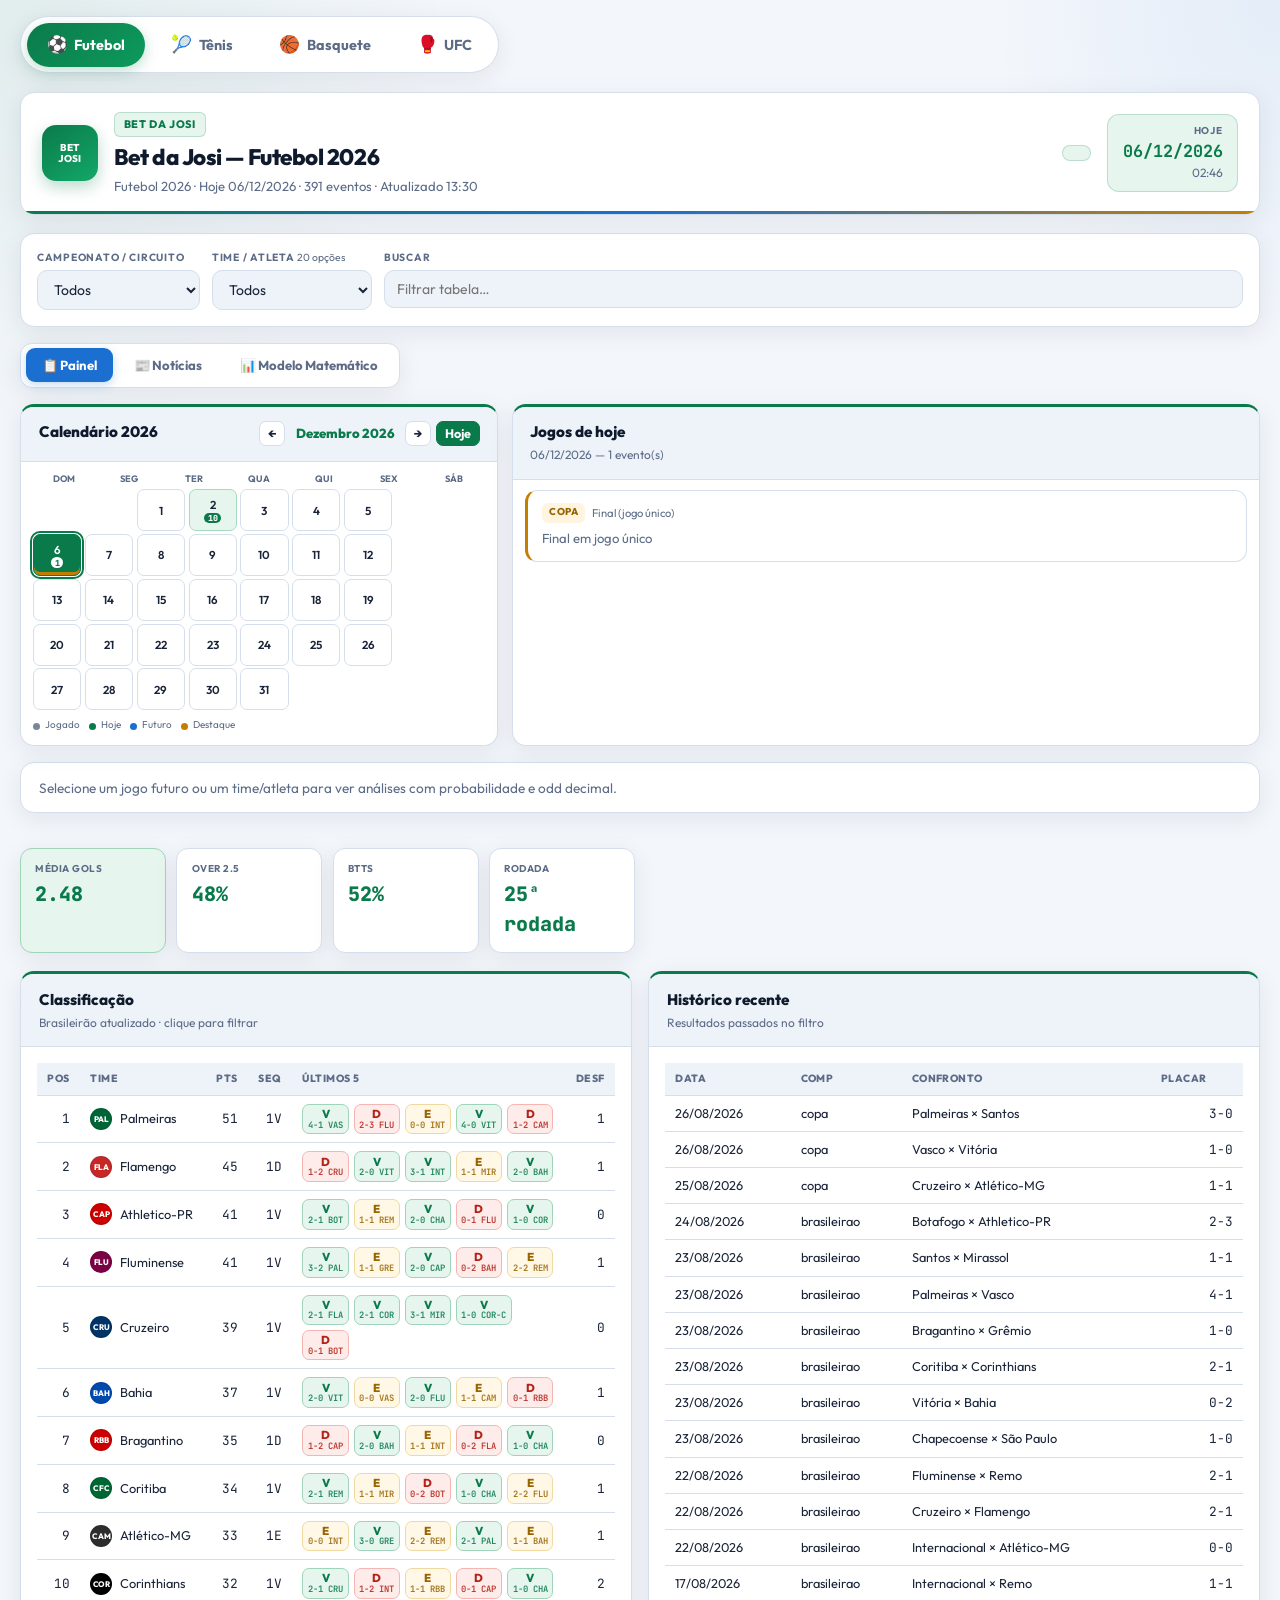
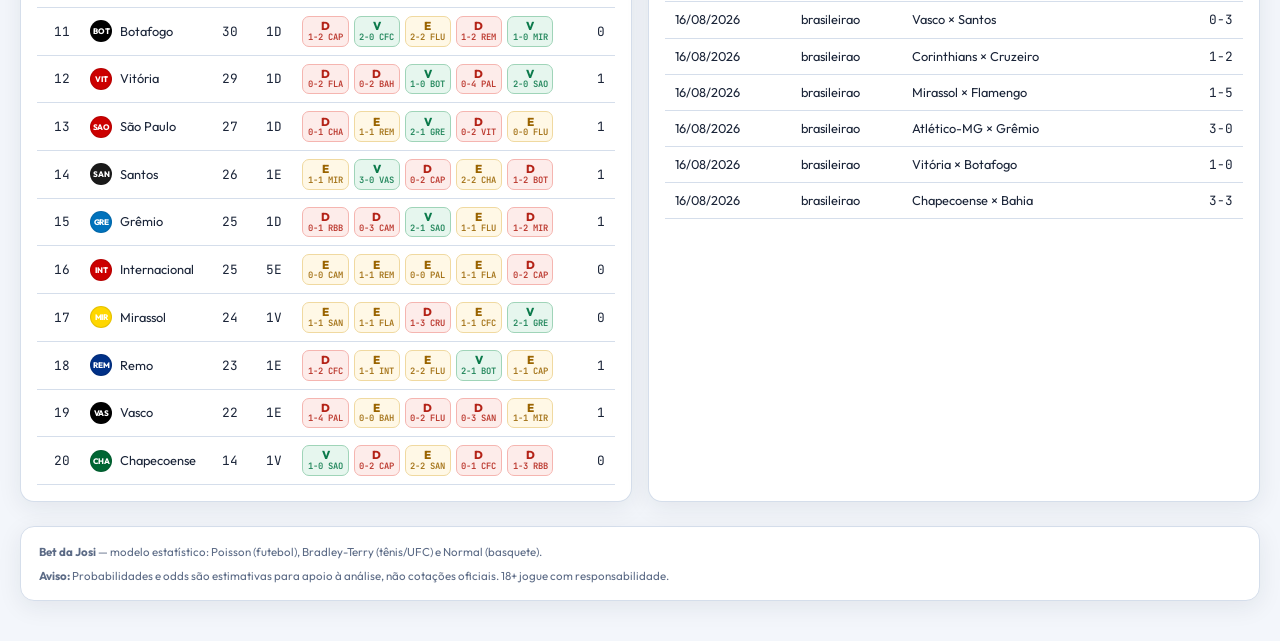
==== commit 16ef4248: "Adicionar aba de notícias do ge.globo.com com atualização automática. Co-authored-by: Cursor <cursor" ====
--- a/Cursor - Bet das Apostas/copa-brasil-apostas/index.html
+++ b/Cursor - Bet das Apostas/copa-brasil-apostas/index.html
@@ -53,6 +53,7 @@
 
     <nav class="view-tabs" aria-label="Visualização">
       <button type="button" class="view-tab active" data-view="painel">📋 Painel</button>
+      <button type="button" class="view-tab" data-view="noticias">📰 Notícias</button>
       <button type="button" class="view-tab" data-view="modelo">📊 Modelo Matemático</button>
     </nav>
 
@@ -139,6 +140,21 @@
       </article>
     </div>
 
+    <div id="viewNoticias" class="view-panel" hidden>
+      <article class="panel panel-field news-panel">
+        <div class="panel-head news-head">
+          <div>
+            <h2>Últimas notícias</h2>
+            <p id="newsSub">Fonte: <a href="https://ge.globo.com/" target="_blank" rel="noopener noreferrer">ge.globo.com</a></p>
+          </div>
+          <div class="news-meta" id="newsMeta"></div>
+        </div>
+        <div class="panel-body" id="newsBody">
+          <div class="empty">Carregando notícias…</div>
+        </div>
+      </article>
+    </div>
+
     <footer class="footer">
       <p><strong>Bet da Josi</strong> — modelo estatístico: Poisson (futebol), Bradley-Terry (tênis/UFC) e Normal (basquete).</p>
       <p style="margin-top:0.4rem"><strong>Aviso:</strong> Probabilidades e odds são estimativas para apoio à análise, não cotações oficiais. 18+ jogue com responsabilidade.</p>
--- a/Cursor - Bet das Apostas/copa-brasil-apostas/styles.css
+++ b/Cursor - Bet das Apostas/copa-brasil-apostas/styles.css
@@ -208,6 +208,29 @@
 .kpi-form .value { display: flex; justify-content: center; padding-top: 0.15rem; }
 .table-form-col { min-width: 190px; }
 
+.news-panel .panel-head.news-head { display: flex; flex-wrap: wrap; justify-content: space-between; align-items: flex-start; gap: 0.75rem; }
+.news-meta { font-size: 0.72rem; color: var(--muted); font-family: var(--mono); padding: 0.35rem 0.65rem; background: var(--surface2); border-radius: 8px; border: 1px solid var(--border); }
+.news-list { display: flex; flex-direction: column; gap: 0.65rem; }
+.news-card {
+  display: flex; gap: 0.85rem; padding: 0.85rem; background: var(--surface);
+  border: 1px solid var(--border); border-radius: 12px; text-decoration: none; color: inherit;
+  transition: border-color 0.15s, box-shadow 0.15s;
+}
+.news-card:hover { border-color: var(--accent); box-shadow: 0 4px 14px rgba(11,122,75,0.1); }
+.news-thumb { width: 110px; height: 74px; object-fit: cover; border-radius: 8px; flex-shrink: 0; background: var(--surface2); }
+.news-thumb-fallback { display: grid; place-items: center; font-size: 1.6rem; background: var(--surface2); }
+.news-content { flex: 1; min-width: 0; }
+.news-team { display: flex; align-items: center; gap: 0.35rem; margin-bottom: 0.25rem; font-size: 0.72rem; font-weight: 700; color: var(--muted); }
+.news-title { font-size: 0.92rem; font-weight: 800; line-height: 1.35; margin: 0 0 0.3rem; color: var(--text); }
+.news-resumo { font-size: 0.78rem; color: var(--muted); line-height: 1.45; margin: 0 0 0.4rem; display: -webkit-box; -webkit-line-clamp: 2; -webkit-box-orient: vertical; overflow: hidden; }
+.news-footer { display: flex; justify-content: space-between; align-items: center; gap: 0.5rem; font-size: 0.7rem; }
+.news-date { color: var(--muted); font-family: var(--mono); }
+.news-link { color: var(--accent); font-weight: 700; }
+@media (max-width: 600px) {
+  .news-card { flex-direction: column; }
+  .news-thumb { width: 100%; height: 140px; }
+}
+
 .calendar-section { display: grid; grid-template-columns: minmax(240px, 0.78fr) 1.22fr; gap: 0.85rem; margin-bottom: 1rem; }
 @media (max-width: 980px) { .calendar-section { grid-template-columns: 1fr; } }
 .panel {
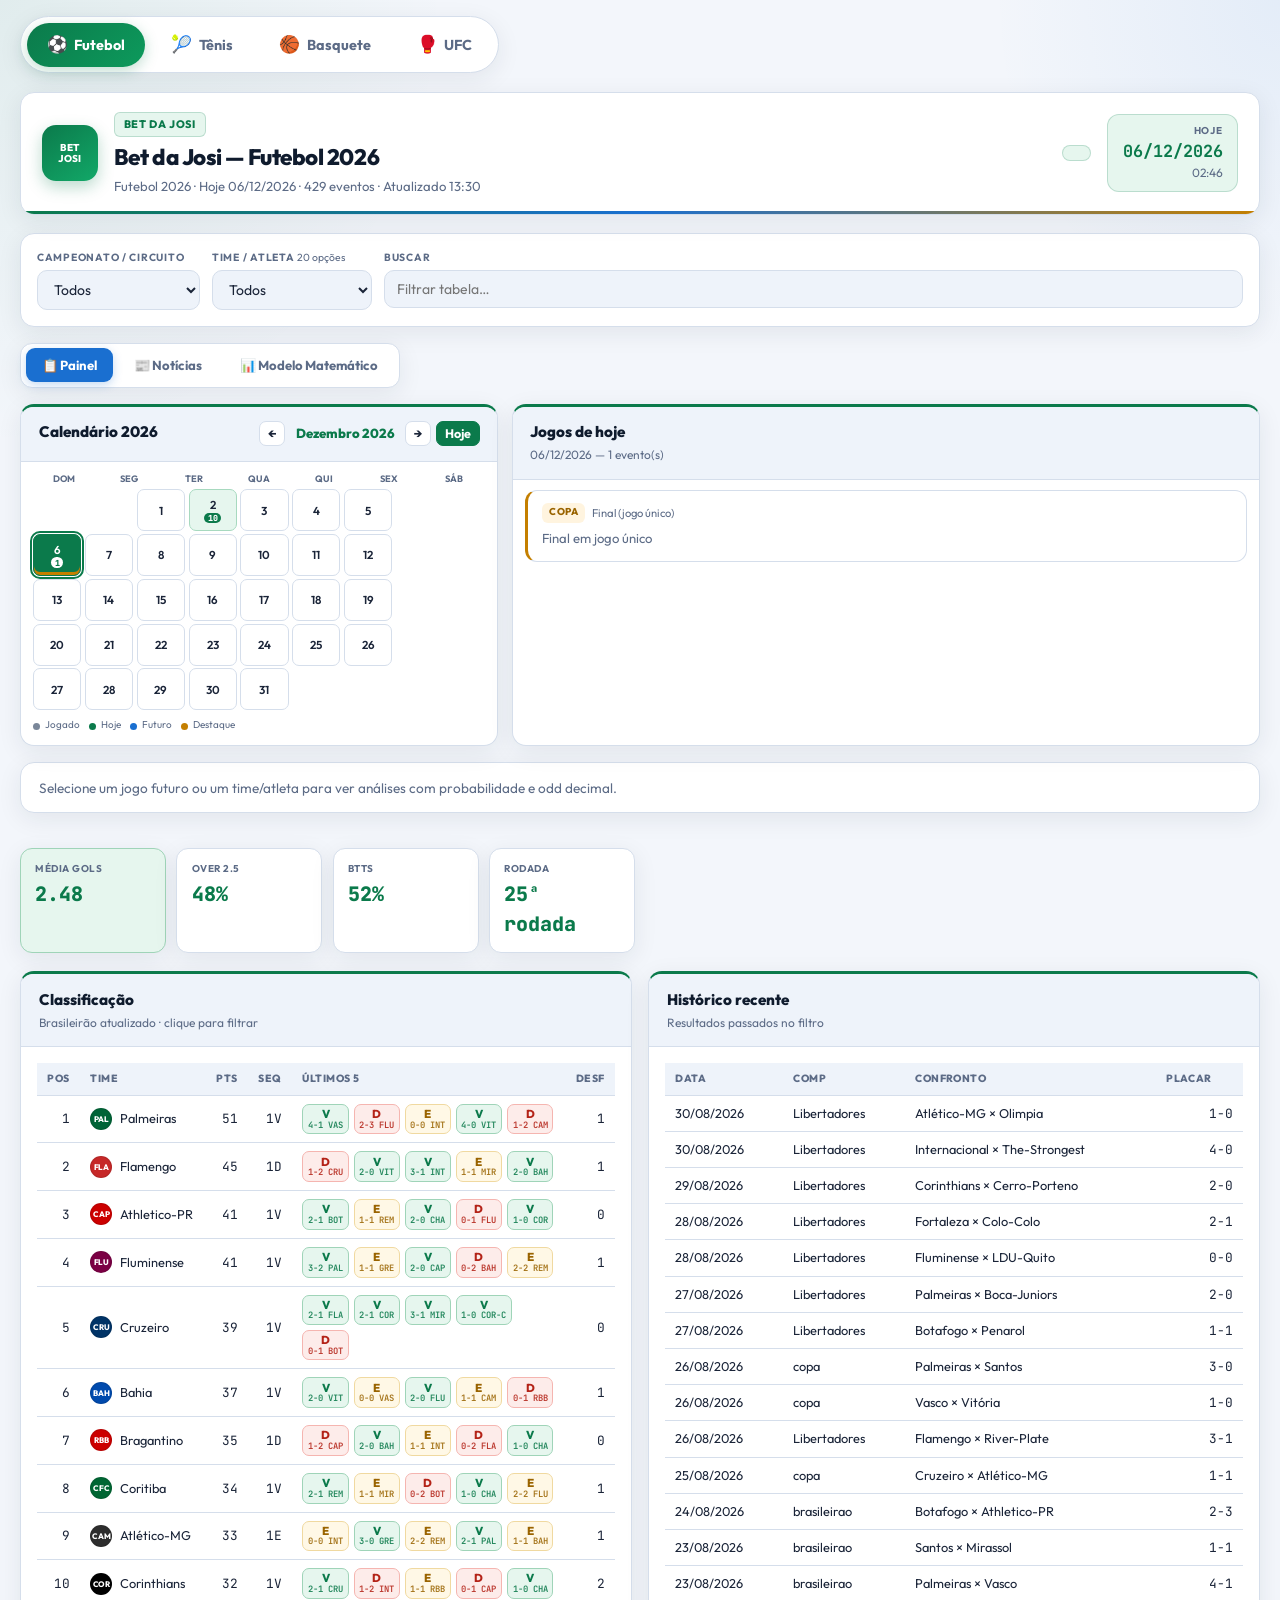
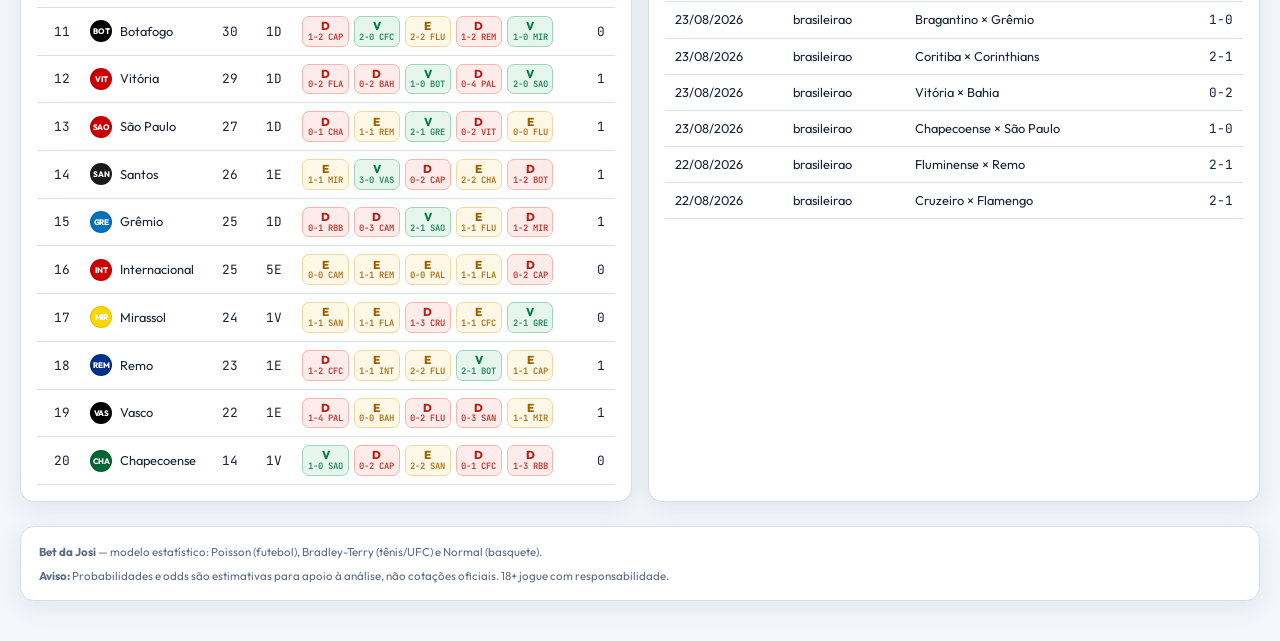
==== commit ce23666b: "Adicionar Série B e Libertadores com modelo de análise aprimorado. Co-authored-by: Cursor <cursorage" ====
--- a/Cursor - Bet das Apostas/copa-brasil-apostas/index.html
+++ b/Cursor - Bet das Apostas/copa-brasil-apostas/index.html
@@ -162,6 +162,9 @@
   </div>
 
   <script src="data.js"></script>
+  <script src="serie-b-data.js"></script>
+  <script src="libertadores-data.js"></script>
+  <script src="football-merge.js"></script>
   <script src="calendario.js"></script>
   <script src="tenis-data.js"></script>
   <script src="basquete-data.js"></script>
--- a/Cursor - Bet das Apostas/copa-brasil-apostas/styles.css
+++ b/Cursor - Bet das Apostas/copa-brasil-apostas/styles.css
@@ -309,6 +309,8 @@
 }
 .comp-badge.comp-copa, .comp-badge.comp-usopen { background: #fff4df; color: #9a6400; }
 .comp-badge.comp-brasileirao, .comp-badge.comp-nba { background: #e5f0fc; color: #1859a8; }
+.comp-badge.comp-serieb { background: #e8f5e9; color: #2e7d32; }
+.comp-badge.comp-libertadores { background: #fff3e0; color: #e65100; }
 .comp-badge.comp-nbb { background: var(--accent-soft); color: var(--accent); }
 .comp-badge.comp-euroleague, .comp-badge.comp-atp1000, .comp-badge.comp-grandslam { background: #efe8ff; color: #5b3db8; }
 .comp-badge.comp-atp { background: #e5f0fc; color: #1859a8; }
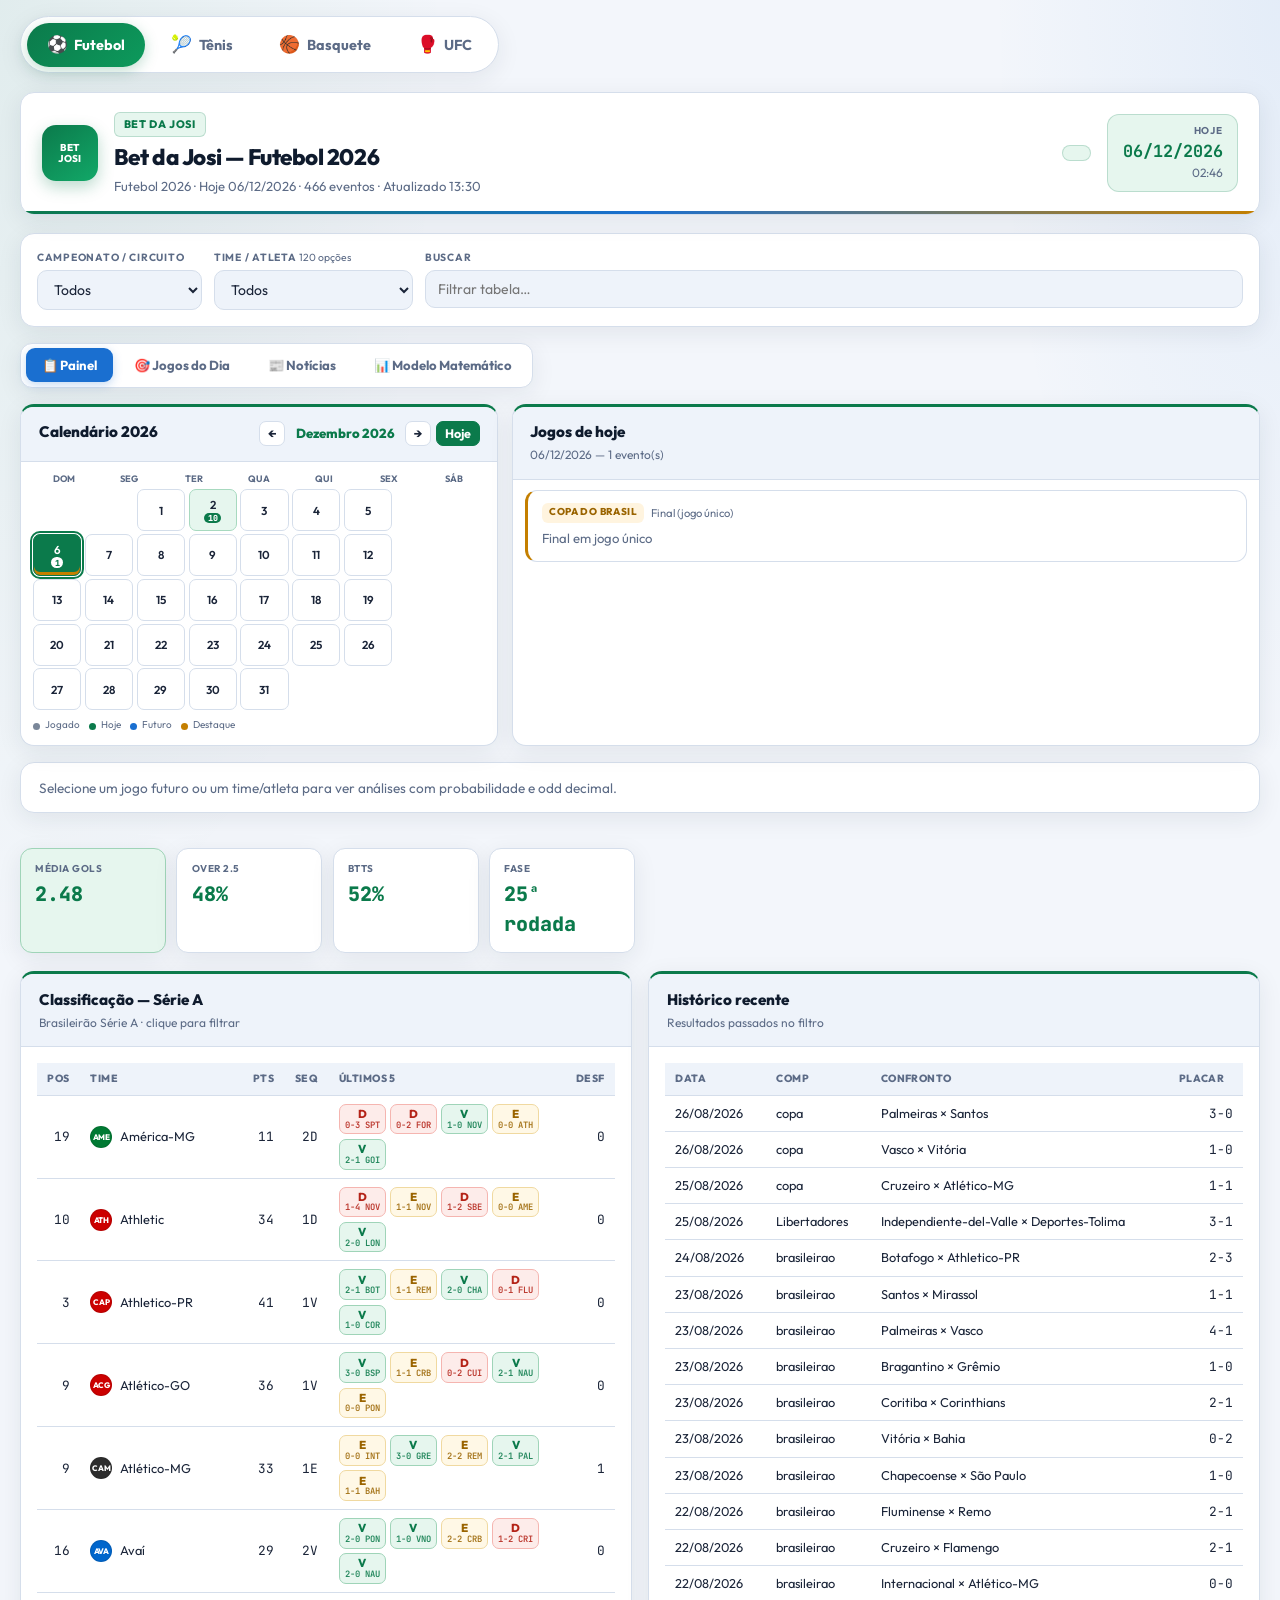
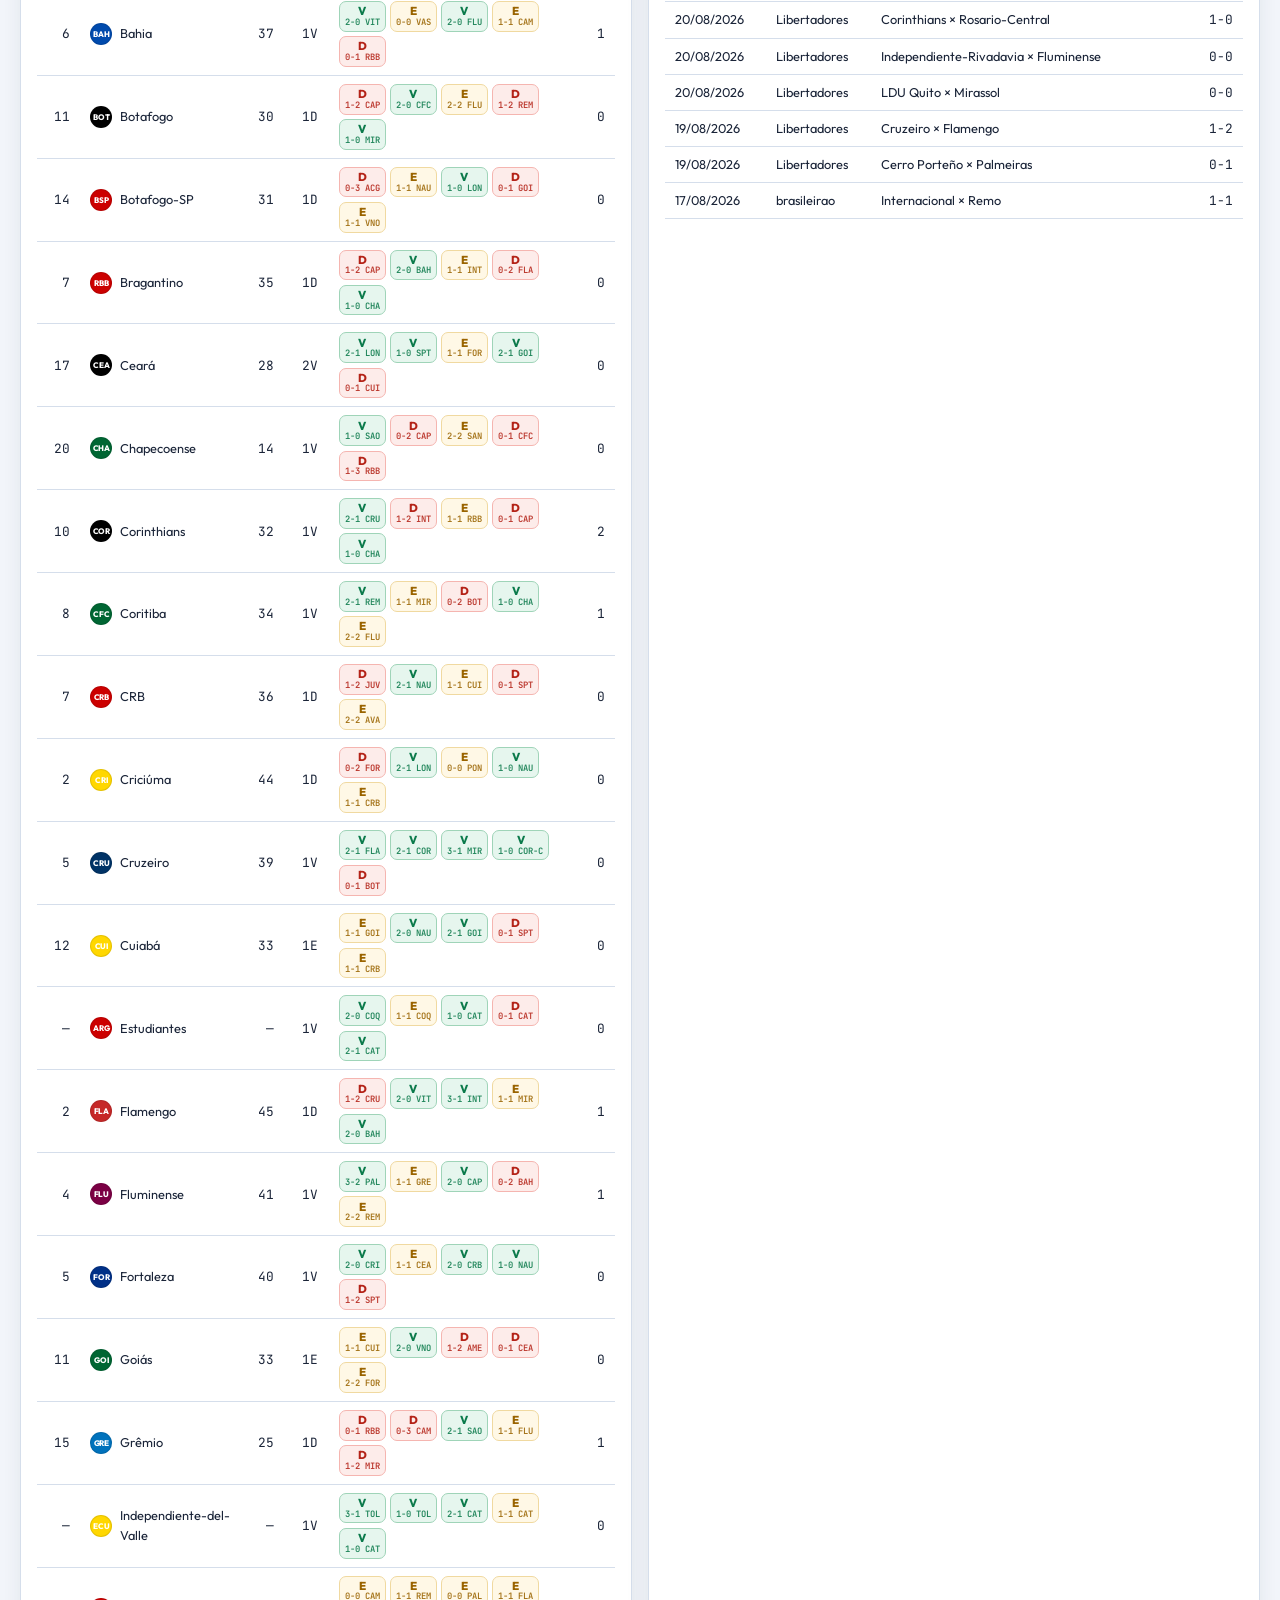
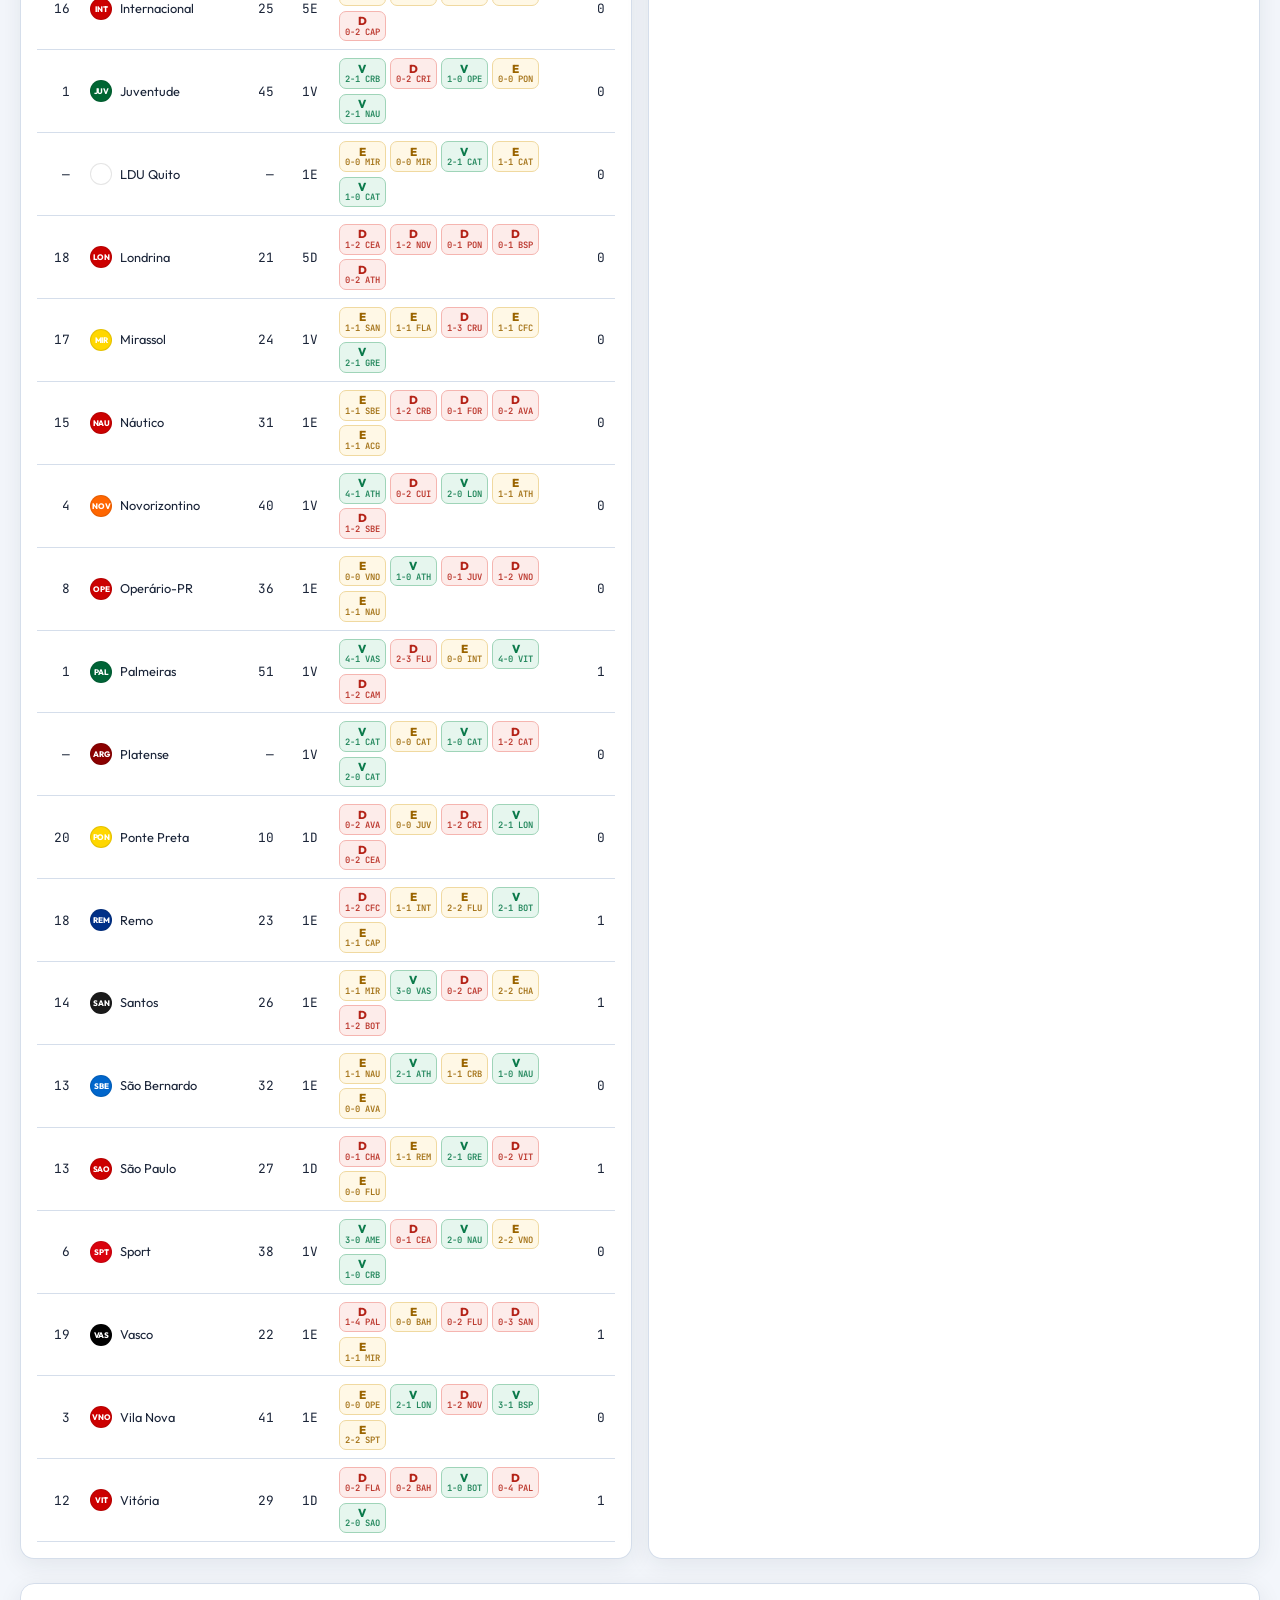
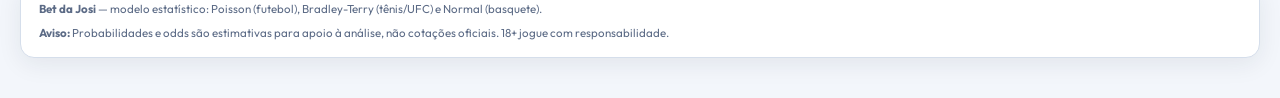
==== commit e0078175: "Adicionar ligas europeias e aba Jogos do Dia com filtro de probabilidade. Inclui Premier League, La " ====
--- a/Cursor - Bet das Apostas/copa-brasil-apostas/index.html
+++ b/Cursor - Bet das Apostas/copa-brasil-apostas/index.html
@@ -53,6 +53,7 @@
 
     <nav class="view-tabs" aria-label="Visualização">
       <button type="button" class="view-tab active" data-view="painel">📋 Painel</button>
+      <button type="button" class="view-tab" data-view="dia">🎯 Jogos do Dia</button>
       <button type="button" class="view-tab" data-view="noticias">📰 Notícias</button>
       <button type="button" class="view-tab" data-view="modelo">📊 Modelo Matemático</button>
     </nav>
@@ -130,6 +131,26 @@
     </div>
     </div>
 
+    <div id="viewDia" class="view-panel" hidden>
+      <article class="panel panel-field dia-panel">
+        <div class="panel-head">
+          <div>
+            <h2>Jogos do Dia — Apostas de Alta Probabilidade</h2>
+            <p id="diaSub">Modelo Poisson · probabilidades estimadas · filtre por confiança mínima</p>
+          </div>
+          <div class="dia-thresholds" id="diaThresholds">
+            <button type="button" class="dia-thresh" data-min="60">+60%</button>
+            <button type="button" class="dia-thresh active" data-min="70">+70%</button>
+            <button type="button" class="dia-thresh" data-min="80">+80%</button>
+          </div>
+        </div>
+        <div class="panel-body">
+          <div id="diaCombinada" class="dia-combinada"></div>
+          <div id="diaPicksBody"></div>
+        </div>
+      </article>
+    </div>
+
     <div id="viewModelo" class="view-panel" hidden>
       <article class="panel panel-field modelo-panel">
         <div class="panel-head">
@@ -164,6 +185,7 @@
   <script src="data.js"></script>
   <script src="serie-b-data.js"></script>
   <script src="libertadores-data.js"></script>
+  <script src="europe-data.js"></script>
   <script src="football-merge.js"></script>
   <script src="calendario.js"></script>
   <script src="tenis-data.js"></script>
--- a/Cursor - Bet das Apostas/copa-brasil-apostas/styles.css
+++ b/Cursor - Bet das Apostas/copa-brasil-apostas/styles.css
@@ -311,6 +311,10 @@
 .comp-badge.comp-brasileirao, .comp-badge.comp-nba { background: #e5f0fc; color: #1859a8; }
 .comp-badge.comp-serieb { background: #e8f5e9; color: #2e7d32; }
 .comp-badge.comp-libertadores { background: #fff3e0; color: #e65100; }
+.comp-badge.comp-premier-league { background: #e8eaf6; color: #283593; }
+.comp-badge.comp-la-liga { background: #fce4ec; color: #ad1457; }
+.comp-badge.comp-bundesliga { background: #fff8e1; color: #f57f17; }
+.comp-badge.comp-primeira-liga { background: #e0f2f1; color: #00695c; }
 .comp-badge.comp-nbb { background: var(--accent-soft); color: var(--accent); }
 .comp-badge.comp-euroleague, .comp-badge.comp-atp1000, .comp-badge.comp-grandslam { background: #efe8ff; color: #5b3db8; }
 .comp-badge.comp-atp { background: #e5f0fc; color: #1859a8; }
@@ -403,3 +407,50 @@
   box-shadow: var(--shadow);
 }
 .empty { text-align: center; padding: 2rem 1rem; color: var(--muted); font-size: 0.875rem; }
+
+/* Jogos do Dia */
+.dia-panel .panel-head { display: flex; flex-wrap: wrap; align-items: flex-start; justify-content: space-between; gap: 1rem; }
+.dia-thresholds { display: flex; gap: 0.4rem; flex-wrap: wrap; }
+.dia-thresh {
+  padding: 0.45rem 0.85rem; border-radius: 8px; border: 2px solid var(--border);
+  background: #fff; font-weight: 800; font-size: 0.78rem; cursor: pointer; color: var(--muted);
+}
+.dia-thresh.active { border-color: var(--accent); background: var(--accent-soft); color: var(--accent); }
+.dia-thresh:hover { border-color: var(--blue); }
+.dia-combinada {
+  background: linear-gradient(135deg, #0b7a4b 0%, #1565c0 100%); color: #fff;
+  border-radius: var(--radius); padding: 1rem 1.15rem; margin-bottom: 1.15rem;
+}
+.dia-combinada h3 { font-size: 0.85rem; margin-bottom: 0.65rem; opacity: 0.95; }
+.dia-combi-legs { display: flex; flex-direction: column; gap: 0.45rem; margin-bottom: 0.75rem; }
+.dia-combi-leg {
+  display: flex; flex-wrap: wrap; align-items: center; gap: 0.5rem;
+  background: rgba(255,255,255,0.12); border-radius: 8px; padding: 0.5rem 0.65rem; font-size: 0.82rem;
+}
+.dia-combi-leg .prob { font-family: var(--mono); font-weight: 800; margin-left: auto; }
+.dia-combi-summary {
+  display: flex; flex-wrap: wrap; gap: 1rem; align-items: center;
+  padding-top: 0.65rem; border-top: 1px solid rgba(255,255,255,0.25); font-size: 0.88rem;
+}
+.dia-combi-summary strong { font-family: var(--mono); font-size: 1.05rem; }
+.dia-game-block {
+  border: 1px solid var(--border); border-radius: var(--radius); margin-bottom: 0.85rem;
+  overflow: hidden; background: var(--surface);
+}
+.dia-game-head {
+  display: flex; flex-wrap: wrap; align-items: center; gap: 0.5rem;
+  padding: 0.65rem 0.85rem; background: var(--surface2); border-bottom: 1px solid var(--border);
+}
+.dia-game-head .teams { font-weight: 800; font-size: 0.92rem; flex: 1; min-width: 180px; }
+.dia-picks { padding: 0.5rem 0.65rem; }
+.dia-pick-row {
+  display: flex; flex-wrap: wrap; align-items: center; gap: 0.5rem;
+  padding: 0.45rem 0.35rem; border-bottom: 1px solid var(--border); font-size: 0.82rem;
+}
+.dia-pick-row:last-child { border-bottom: none; }
+.dia-pick-row .mercado { flex: 1; min-width: 140px; font-weight: 600; }
+.dia-pick-row .prob { font-family: var(--mono); font-weight: 800; min-width: 3rem; text-align: right; }
+.dia-pick-row .odd { font-family: var(--mono); color: var(--blue); font-weight: 700; min-width: 3rem; text-align: right; }
+.dia-pick-row.prob-alta .prob { color: var(--accent); }
+.dia-pick-row.prob-media .prob { color: #c77800; }
+.dia-warn { font-size: 0.75rem; color: var(--muted); margin-top: 0.75rem; padding: 0.65rem; background: var(--surface2); border-radius: 8px; }
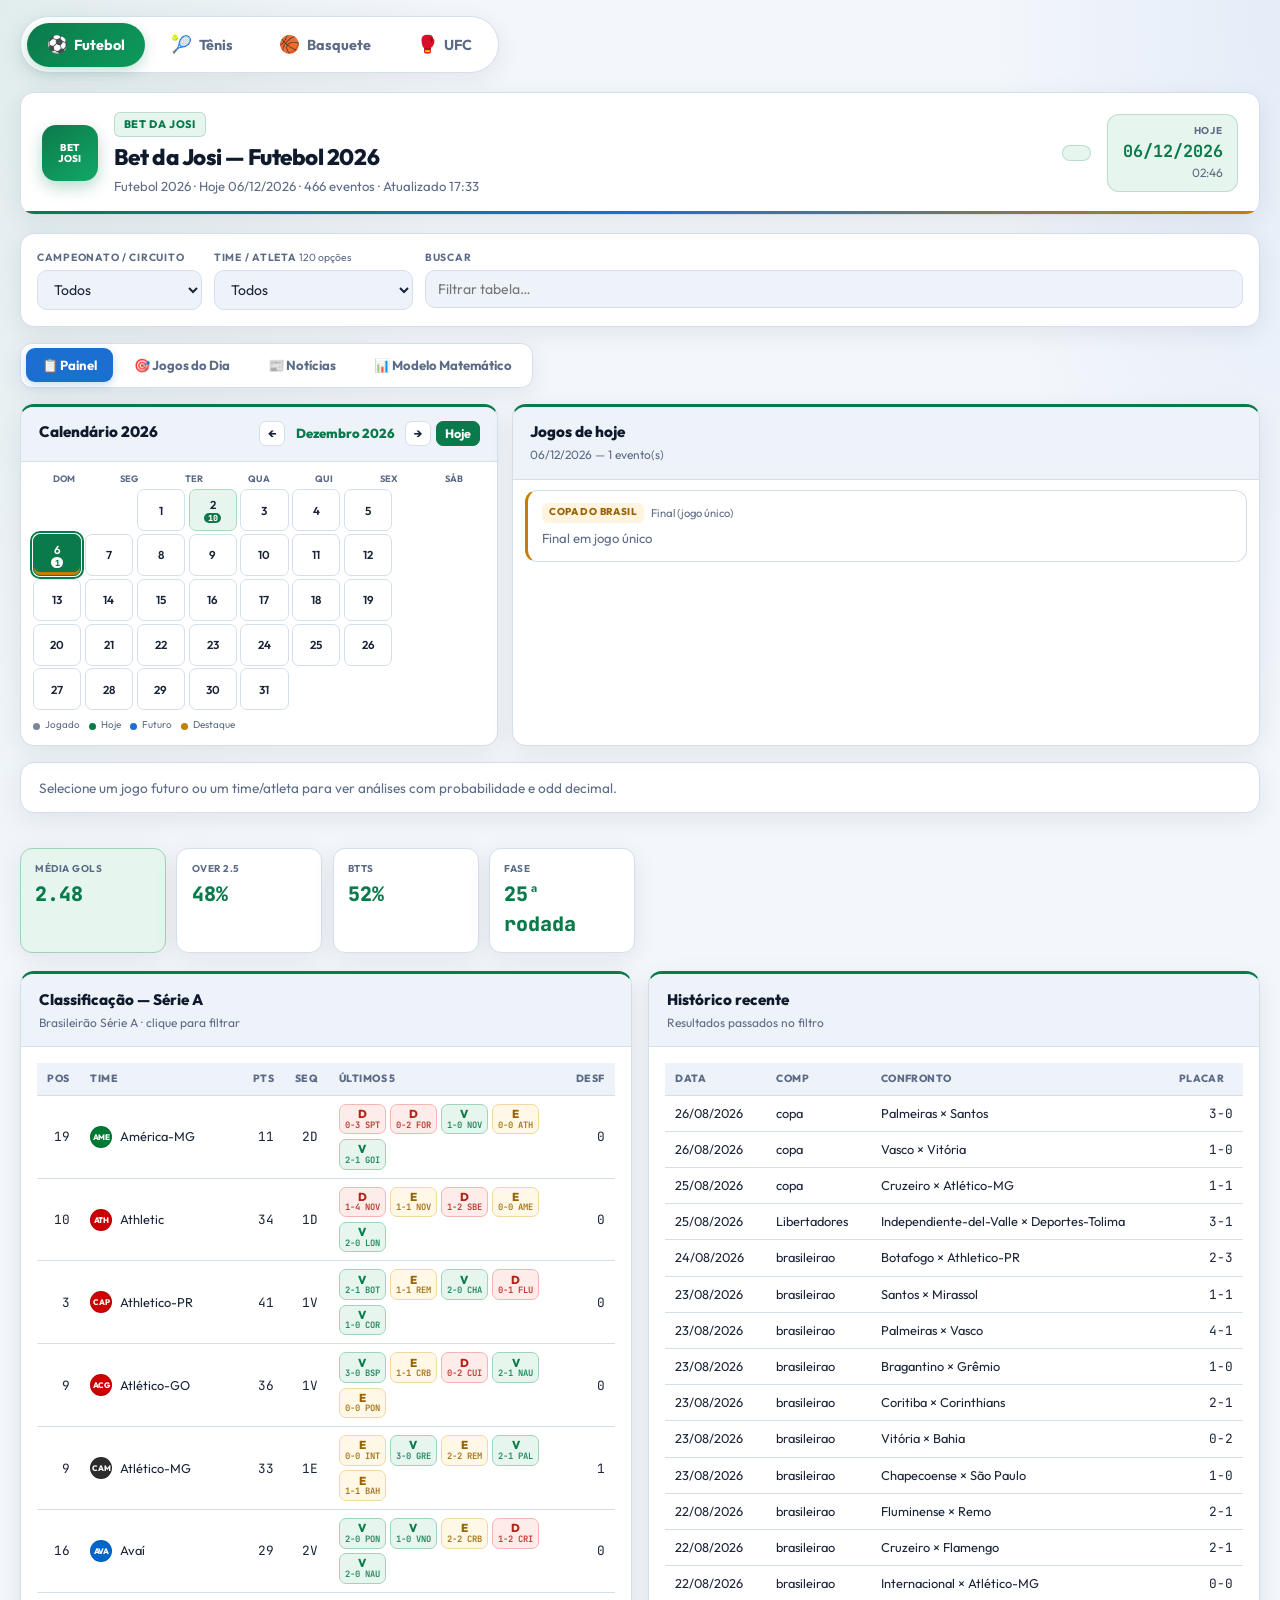
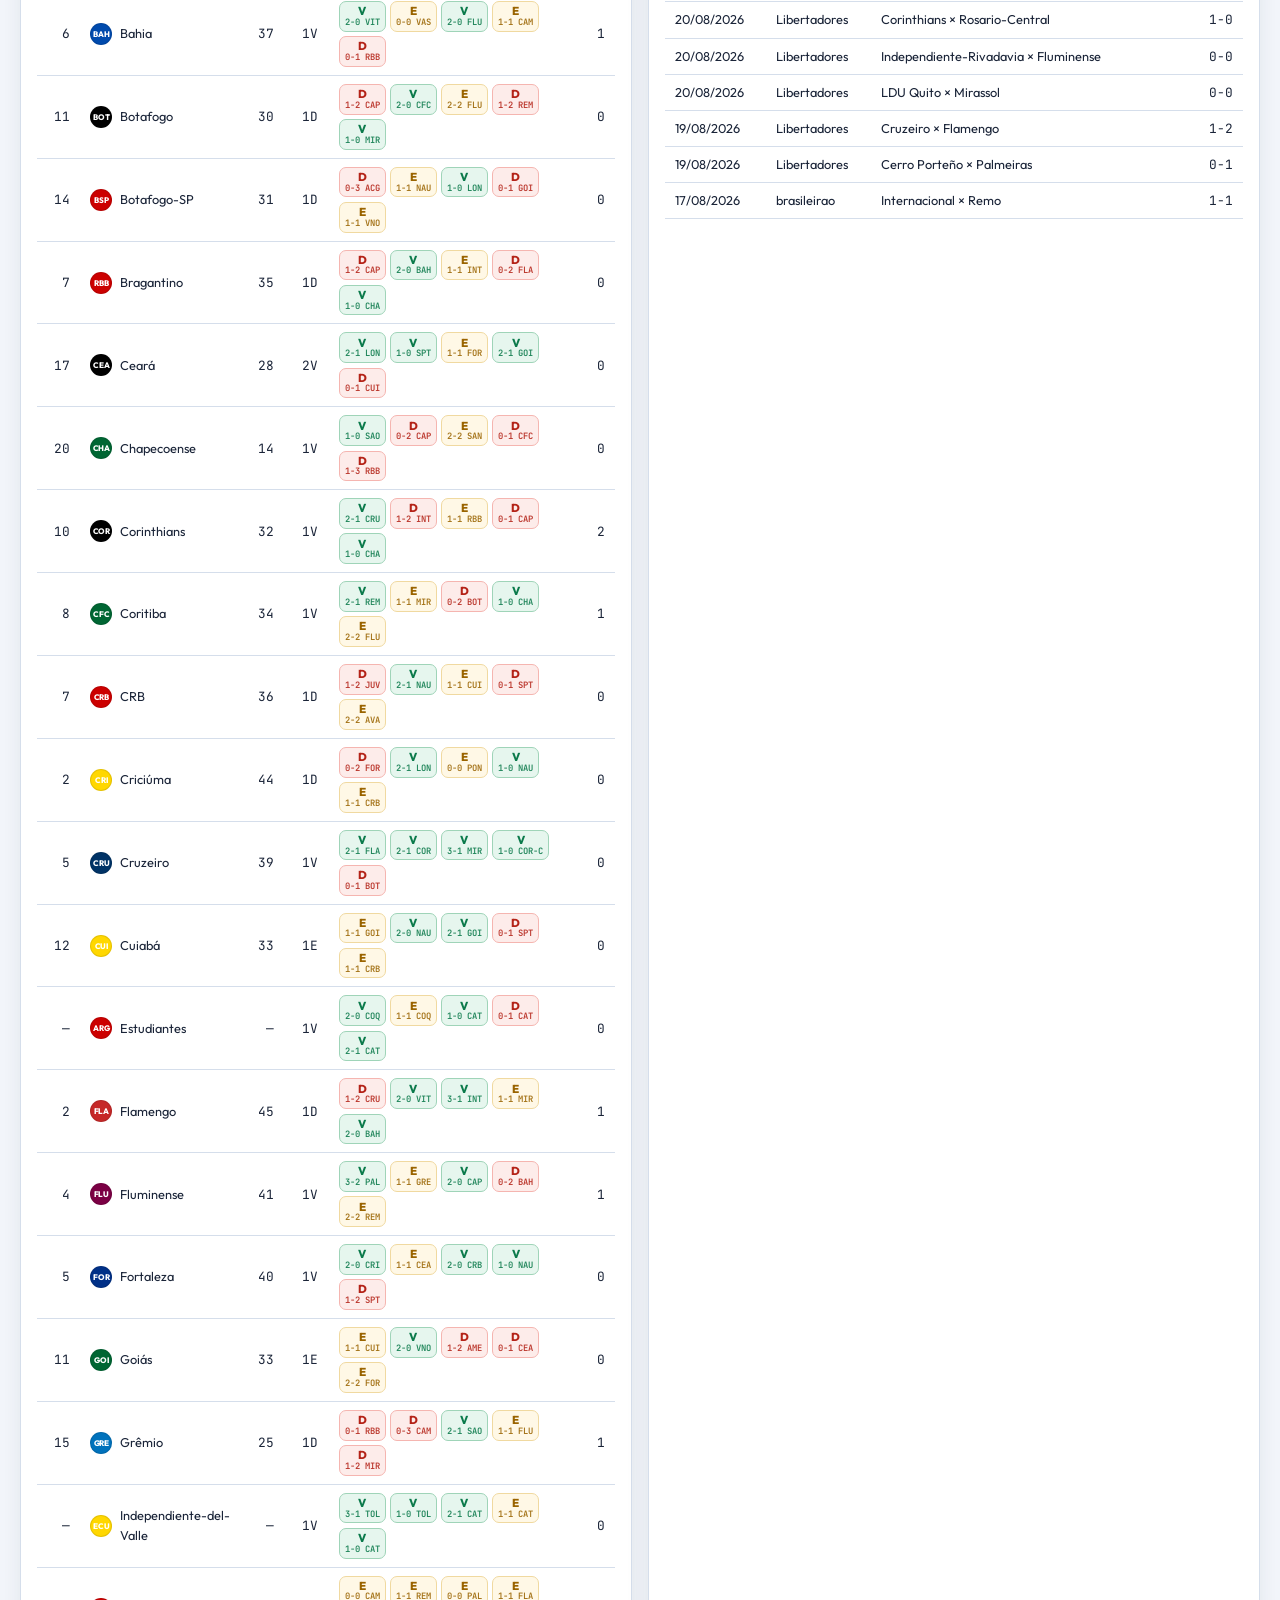
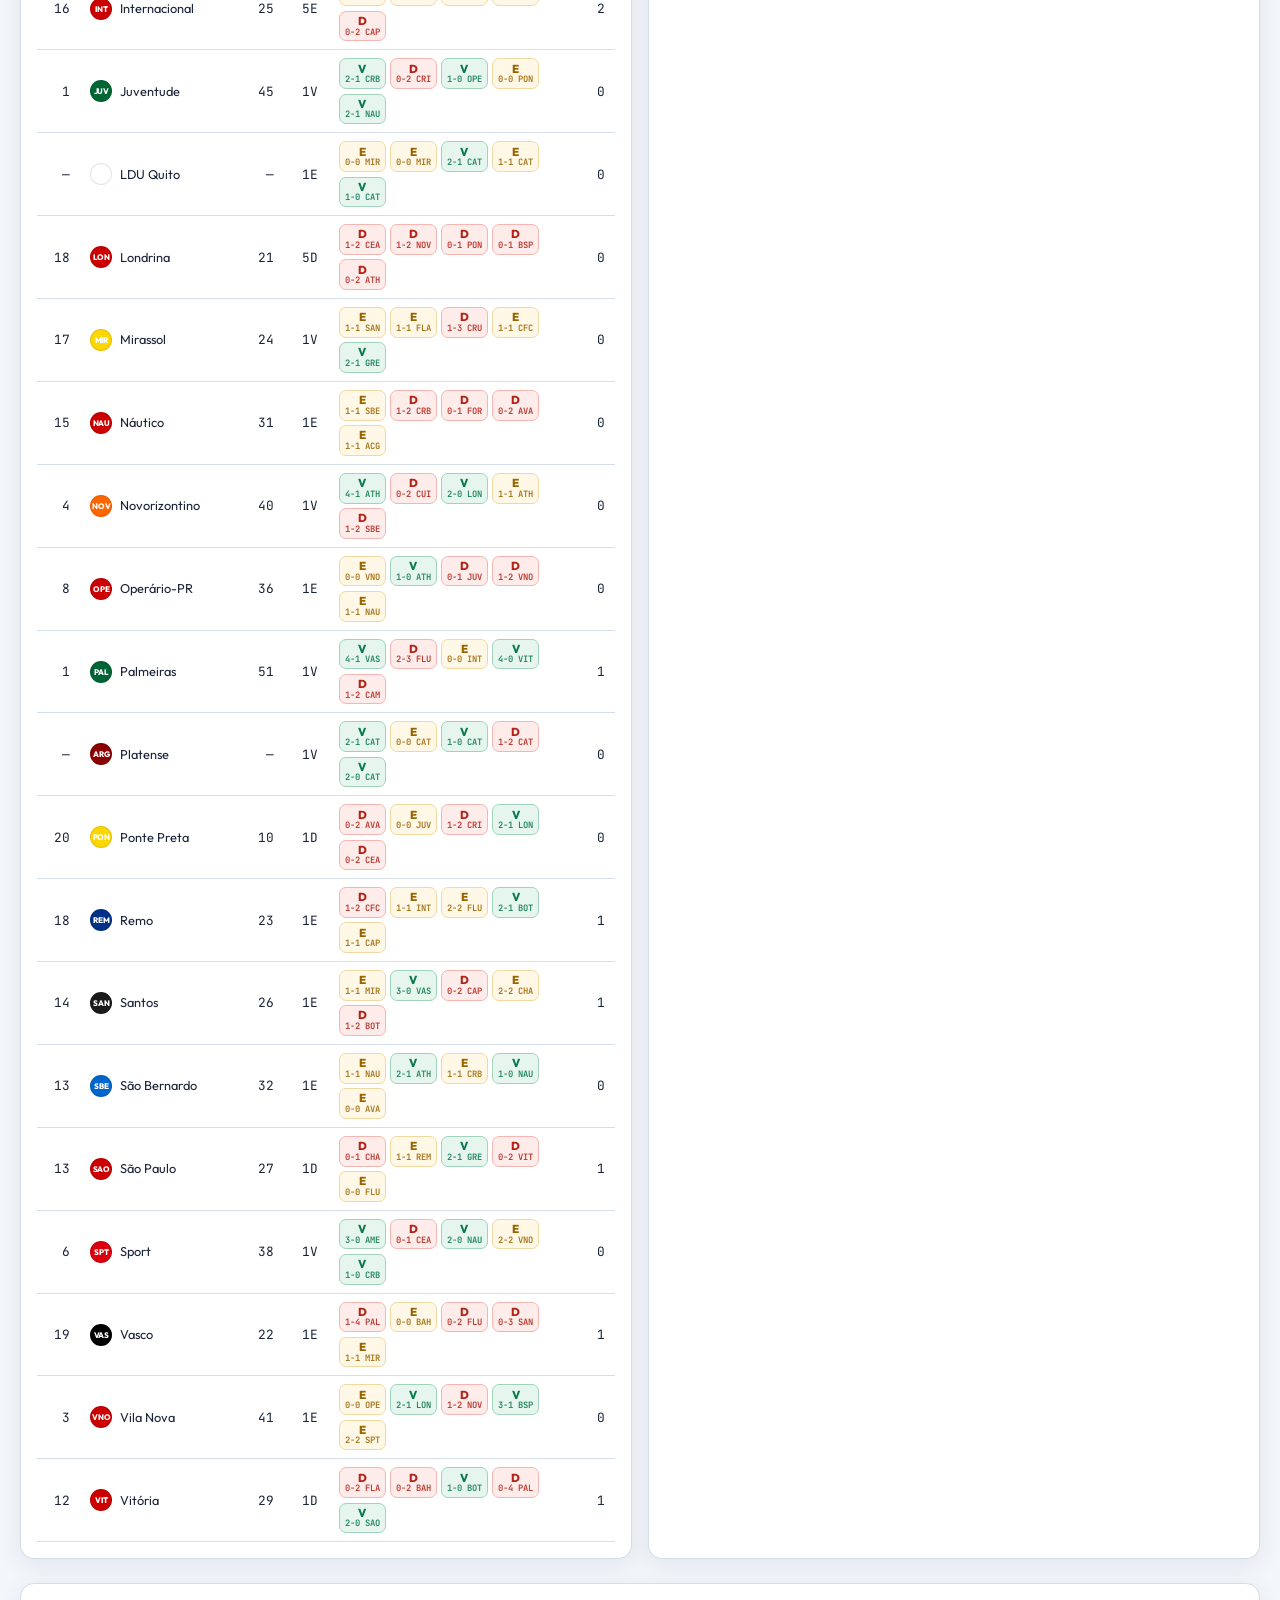
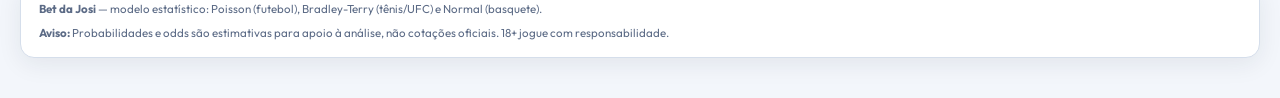
==== commit 19b57f62: "Adicionar intel, odds e filtro de valor para melhorar assertividade. Integra xG, descanso, desfalque" ====
--- a/Cursor - Bet das Apostas/copa-brasil-apostas/index.html
+++ b/Cursor - Bet das Apostas/copa-brasil-apostas/index.html
@@ -138,10 +138,16 @@
             <h2>Jogos do Dia — Apostas de Alta Probabilidade</h2>
             <p id="diaSub">Modelo Poisson · probabilidades estimadas · filtre por confiança mínima</p>
           </div>
-          <div class="dia-thresholds" id="diaThresholds">
-            <button type="button" class="dia-thresh" data-min="60">+60%</button>
-            <button type="button" class="dia-thresh active" data-min="70">+70%</button>
-            <button type="button" class="dia-thresh" data-min="80">+80%</button>
+          <div class="dia-controls">
+            <div class="dia-thresholds" id="diaThresholds">
+              <button type="button" class="dia-thresh" data-min="60">+60%</button>
+              <button type="button" class="dia-thresh active" data-min="70">+70%</button>
+              <button type="button" class="dia-thresh" data-min="80">+80%</button>
+            </div>
+            <label class="dia-value-toggle">
+              <input type="checkbox" id="diaValueOnly" />
+              Só apostas com valor (+3pp vs mercado)
+            </label>
           </div>
         </div>
         <div class="panel-body">
--- a/Cursor - Bet das Apostas/copa-brasil-apostas/styles.css
+++ b/Cursor - Bet das Apostas/copa-brasil-apostas/styles.css
@@ -410,6 +410,12 @@
 
 /* Jogos do Dia */
 .dia-panel .panel-head { display: flex; flex-wrap: wrap; align-items: flex-start; justify-content: space-between; gap: 1rem; }
+.dia-controls { display: flex; flex-direction: column; align-items: flex-end; gap: 0.55rem; }
+.dia-value-toggle {
+  display: flex; align-items: center; gap: 0.4rem; font-size: 0.78rem; color: var(--muted);
+  cursor: pointer; user-select: none;
+}
+.dia-value-toggle input { accent-color: var(--accent); }
 .dia-thresholds { display: flex; gap: 0.4rem; flex-wrap: wrap; }
 .dia-thresh {
   padding: 0.45rem 0.85rem; border-radius: 8px; border: 2px solid var(--border);
@@ -442,6 +448,7 @@
   padding: 0.65rem 0.85rem; background: var(--surface2); border-bottom: 1px solid var(--border);
 }
 .dia-game-head .teams { font-weight: 800; font-size: 0.92rem; flex: 1; min-width: 180px; }
+.dia-intel { font-size: 0.72rem; color: var(--muted); padding: 0.35rem 0.65rem 0; }
 .dia-picks { padding: 0.5rem 0.65rem; }
 .dia-pick-row {
   display: flex; flex-wrap: wrap; align-items: center; gap: 0.5rem;
@@ -451,6 +458,14 @@
 .dia-pick-row .mercado { flex: 1; min-width: 140px; font-weight: 600; }
 .dia-pick-row .prob { font-family: var(--mono); font-weight: 800; min-width: 3rem; text-align: right; }
 .dia-pick-row .odd { font-family: var(--mono); color: var(--blue); font-weight: 700; min-width: 3rem; text-align: right; }
+.dia-pick-row .book { font-family: var(--mono); color: var(--muted); font-size: 0.78rem; min-width: 3rem; text-align: right; }
+.dia-pick-row .edge { font-family: var(--mono); font-weight: 700; min-width: 3.2rem; text-align: right; font-size: 0.78rem; }
+.dia-pick-row .edge.positive { color: var(--accent); }
+.dia-pick-row.has-value { background: rgba(46, 160, 67, 0.08); }
+.dia-value-badge {
+  font-size: 0.62rem; font-weight: 800; text-transform: uppercase; letter-spacing: 0.04em;
+  color: var(--accent); background: var(--accent-soft); padding: 0.12rem 0.35rem; border-radius: 4px;
+}
 .dia-pick-row.prob-alta .prob { color: var(--accent); }
 .dia-pick-row.prob-media .prob { color: #c77800; }
 .dia-warn { font-size: 0.75rem; color: var(--muted); margin-top: 0.75rem; padding: 0.65rem; background: var(--surface2); border-radius: 8px; }
